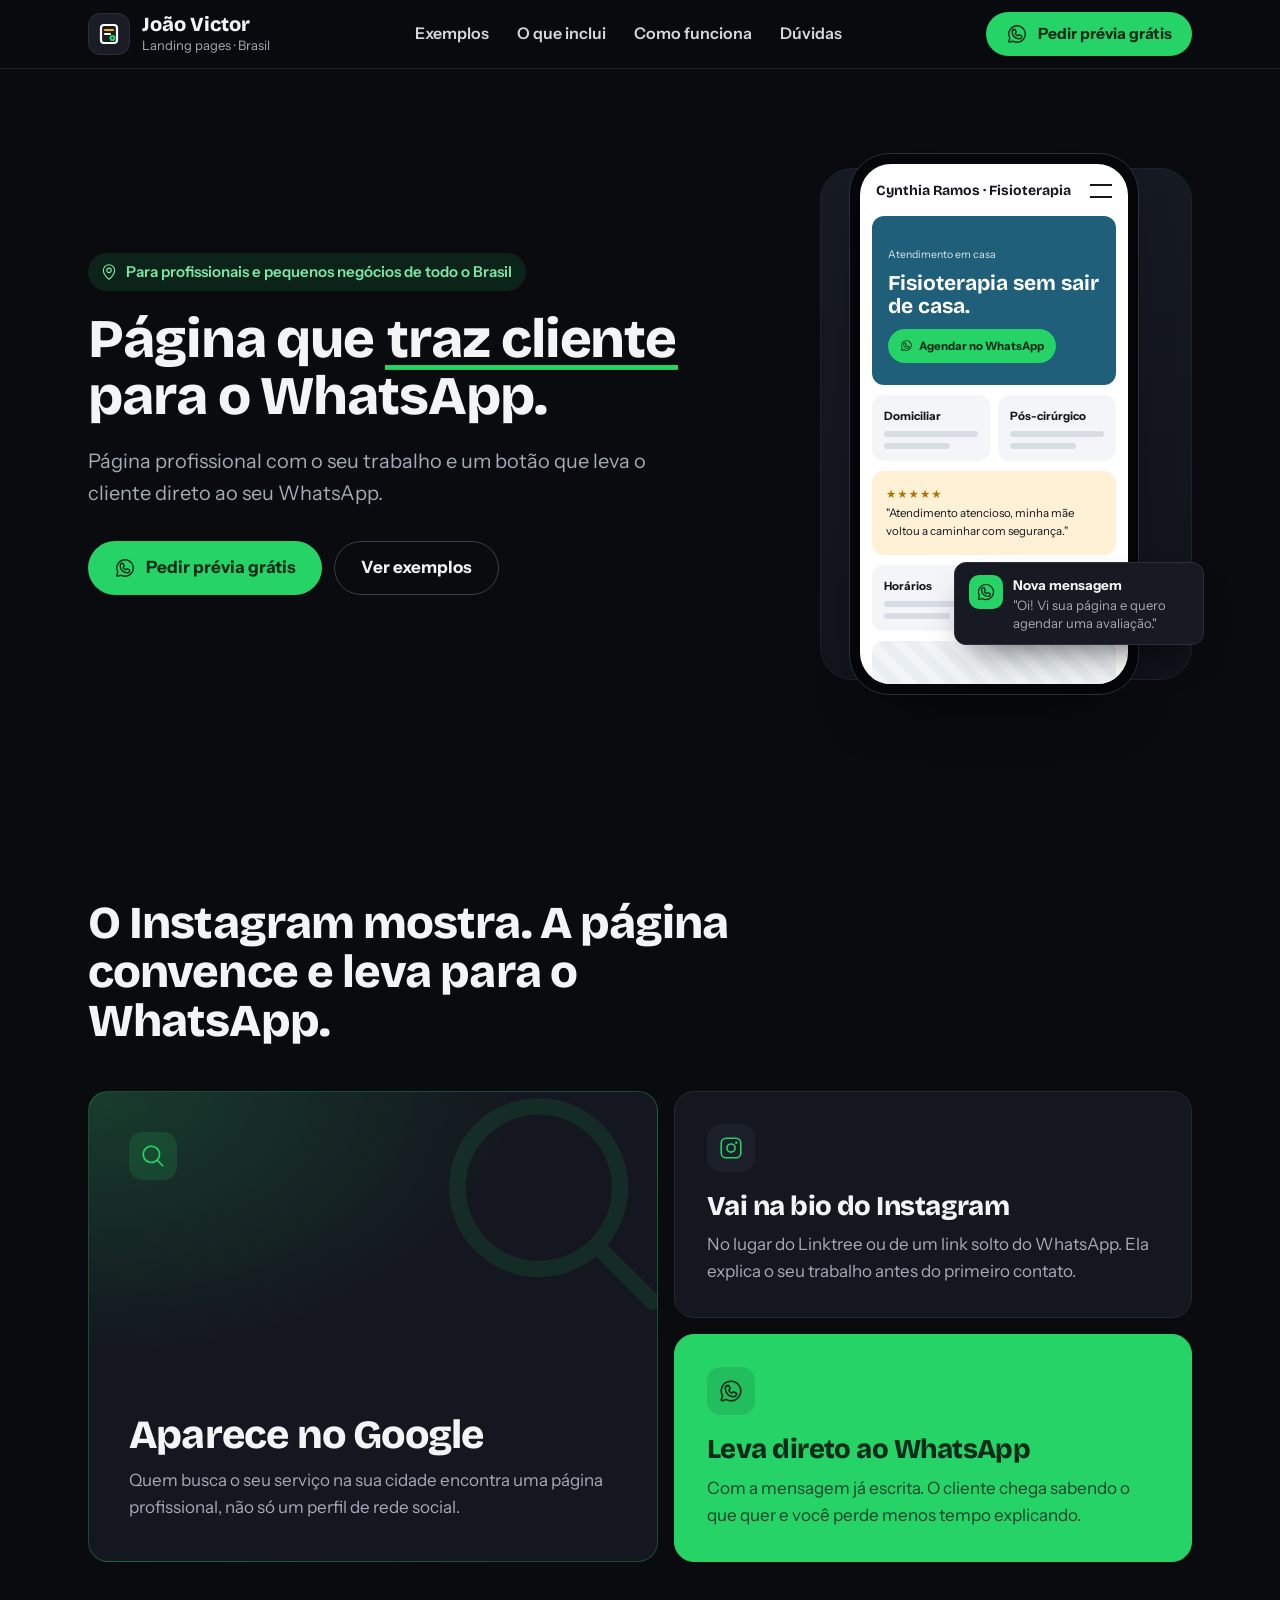
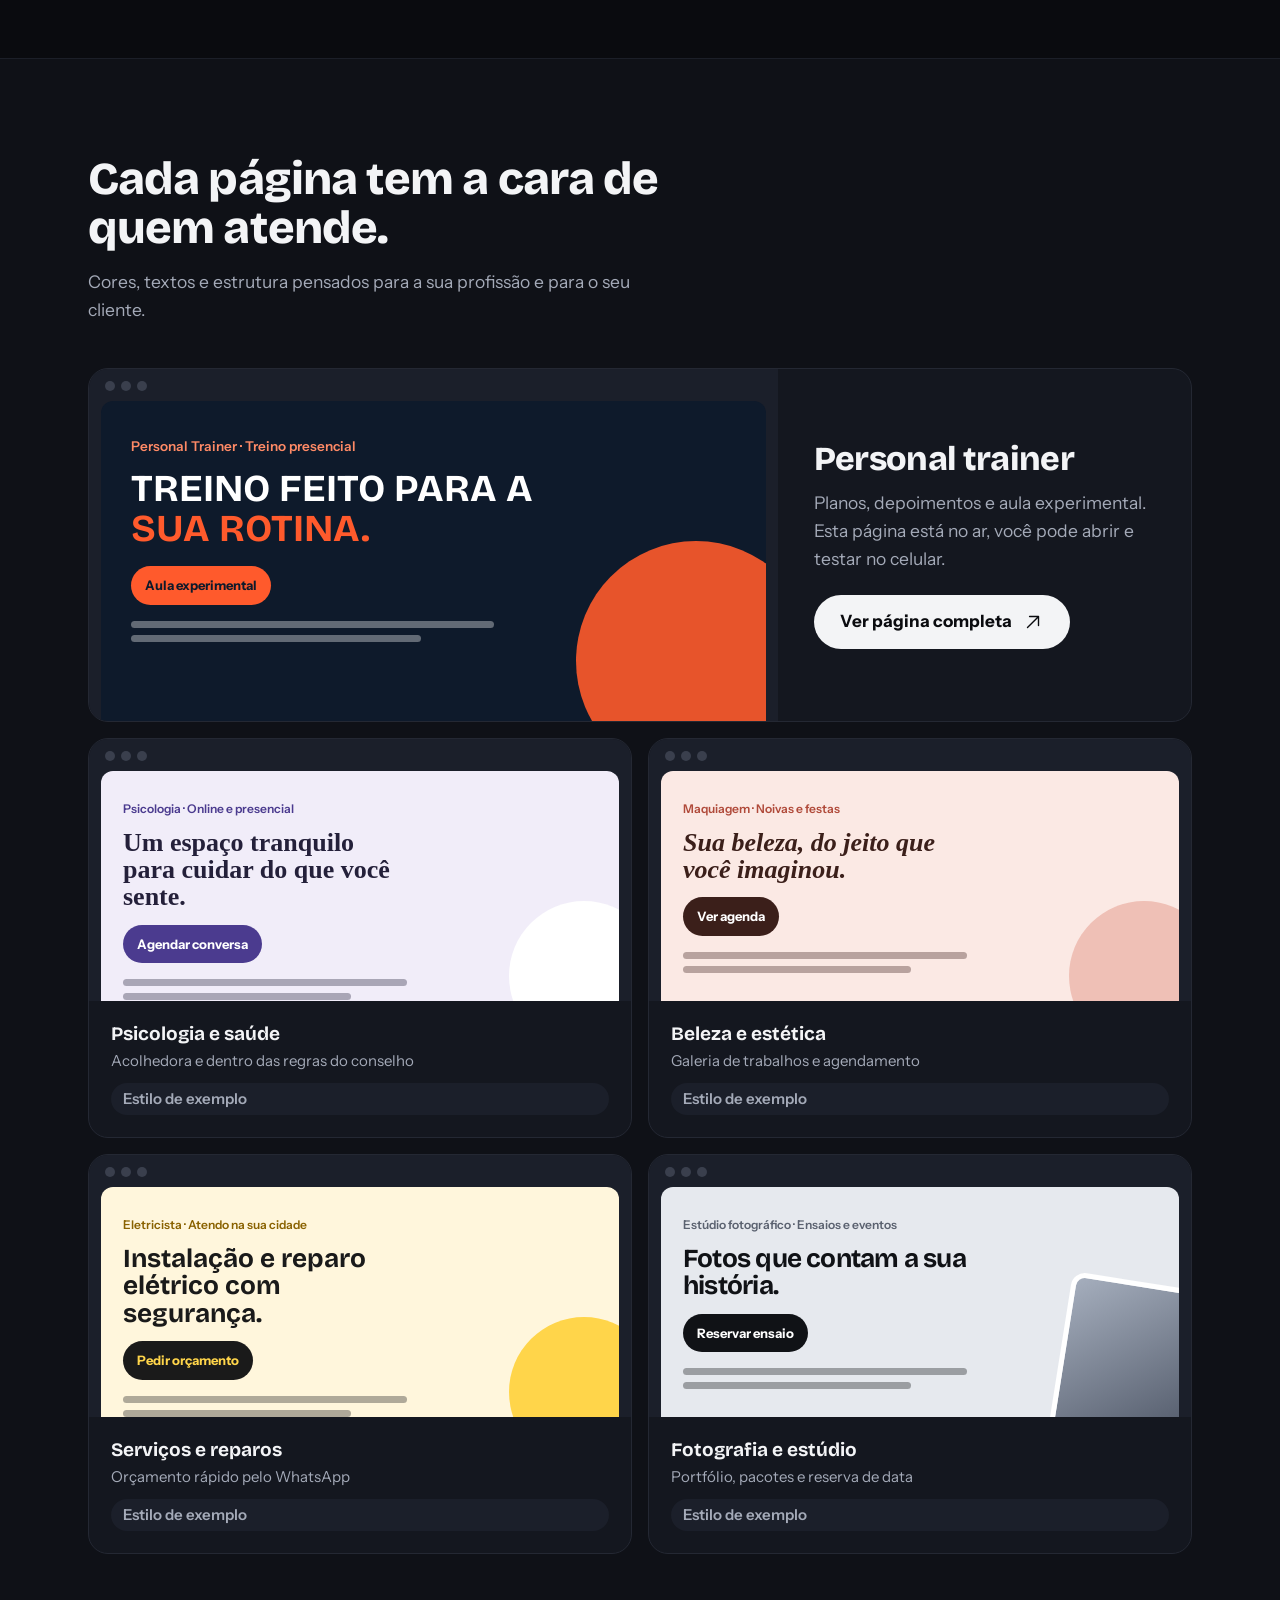
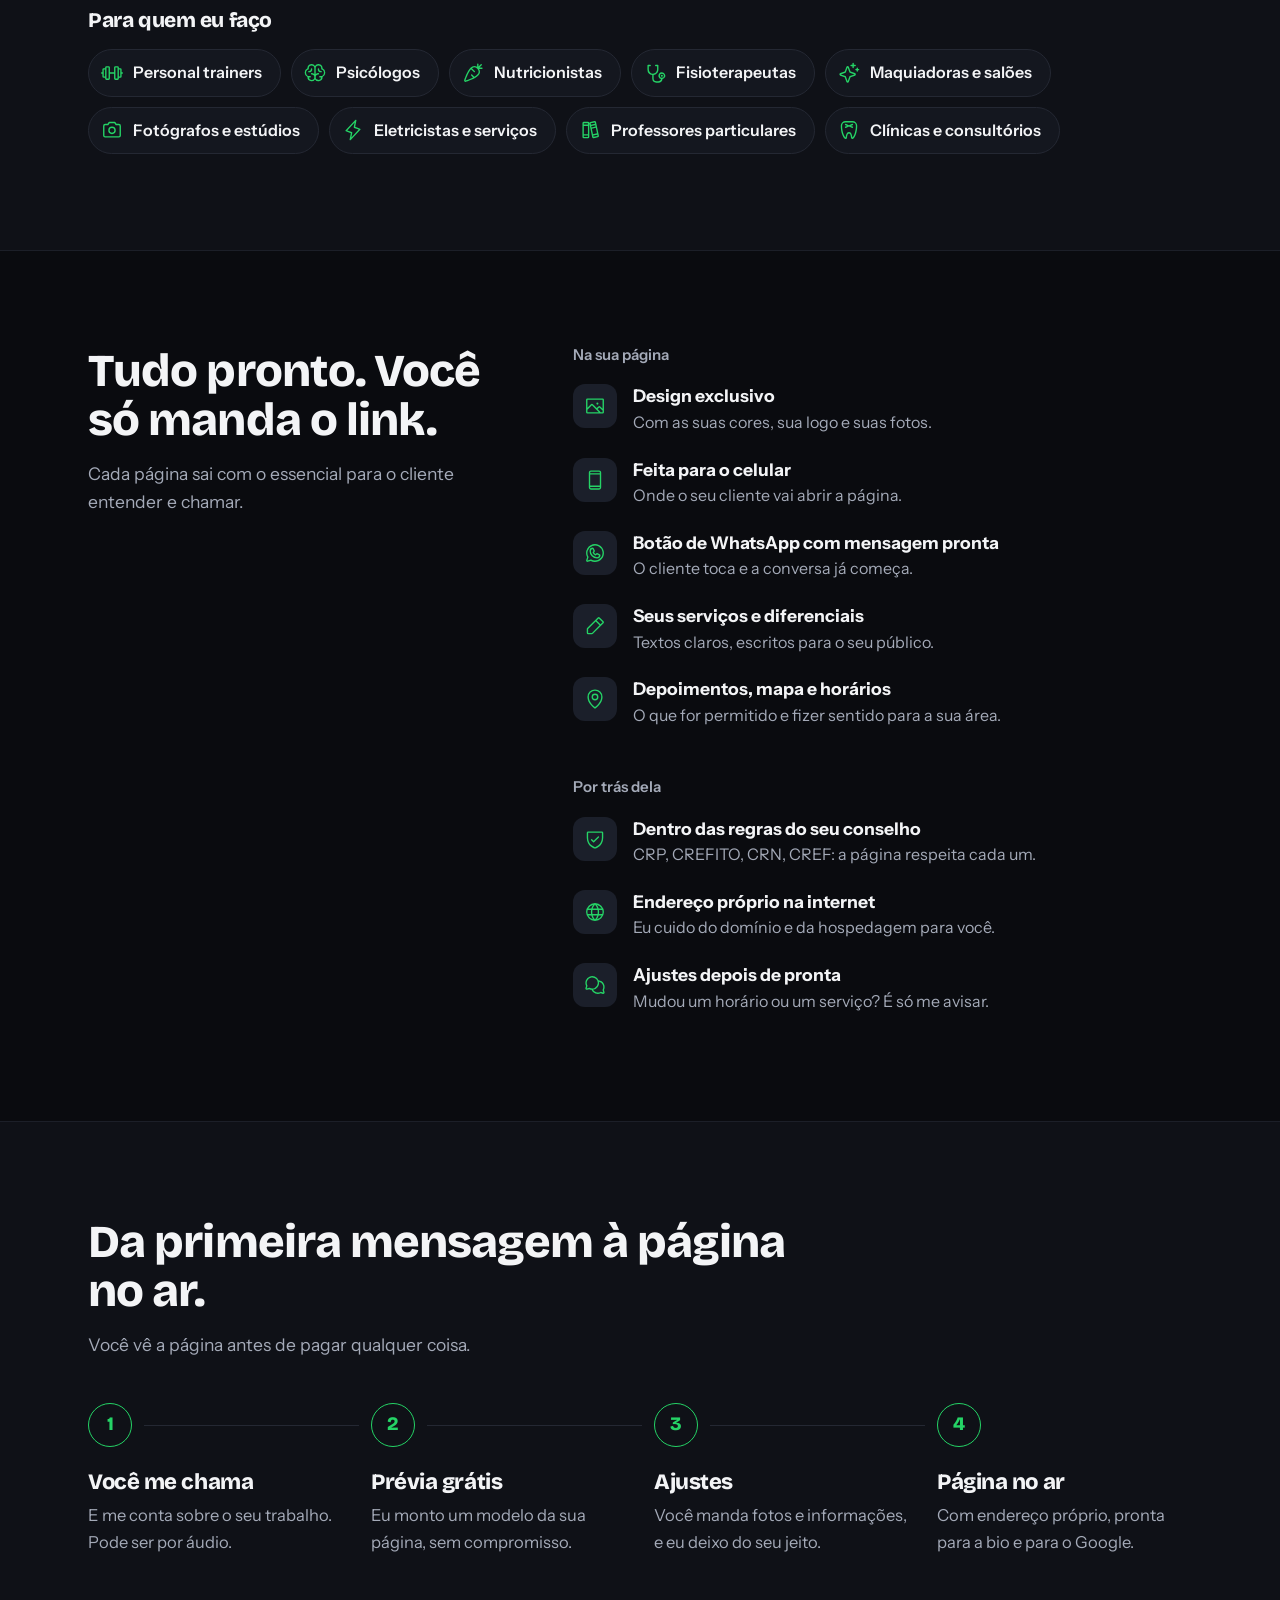
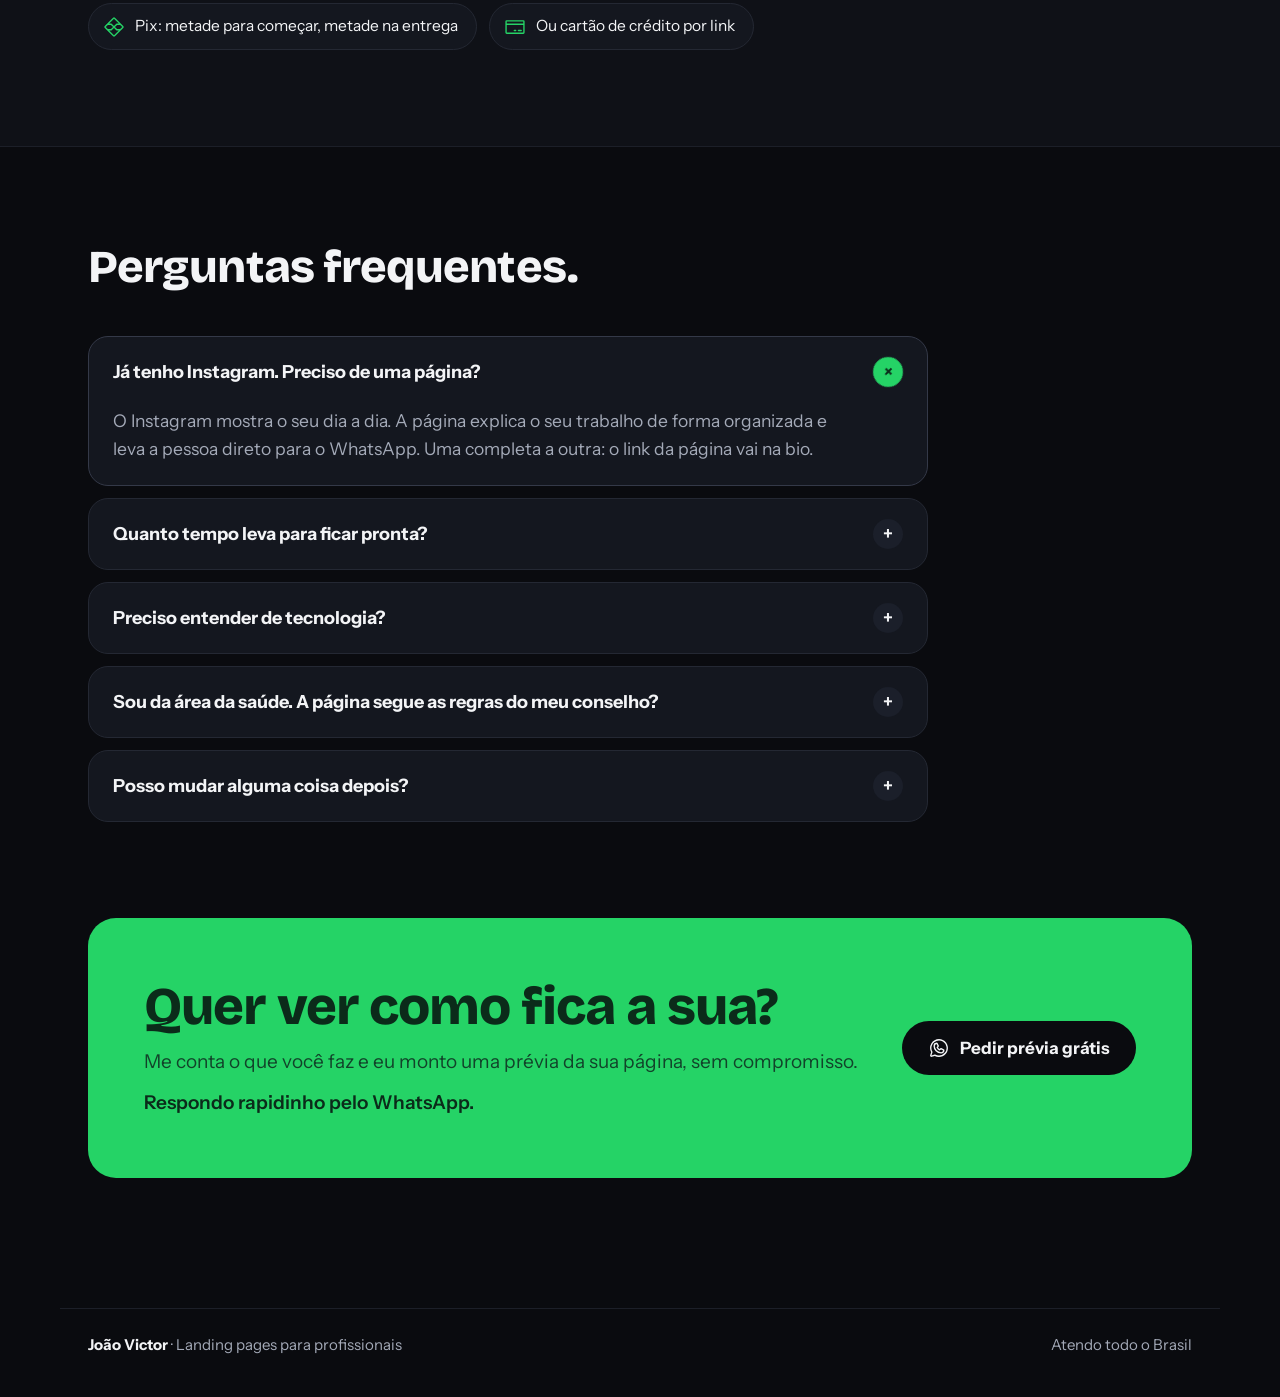
==== index.html @ 5ea38f04 "first commit" ====
<!doctype html>
<html lang="pt-BR">
<head>
<meta charset="utf-8">
<meta name="viewport" content="width=device-width, initial-scale=1, viewport-fit=cover">
<title>João Victor · Sites que trazem clientes pelo WhatsApp</title>
<meta name="description" content="Landing pages para profissionais e pequenos negócios de todo o Brasil: uma página só sua, que aparece no Google, vai na bio do Instagram e leva o cliente direto para o seu WhatsApp.">
<meta property="og:type" content="website">
<meta property="og:title" content="João Victor · Páginas que trazem clientes para o WhatsApp">
<meta property="og:description" content="Uma página só sua, que aparece no Google, vai na bio do Instagram e leva o cliente direto para o seu WhatsApp. Peça sua prévia grátis.">
<meta name="theme-color" content="#0A0B0F">
<meta name="color-scheme" content="dark">
<script>document.documentElement.classList.add('js')</script>
<style>
/* Fontes embutidas (latin): sem requisição externa, sem texto piscando */
@font-face{font-family:'Bricolage Grotesque';font-style:normal;font-weight:200 800;font-display:swap;src:url([data-uri]) format('woff2')}
@font-face{font-family:'Instrument Sans';font-style:normal;font-weight:400 700;font-display:swap;src:url([data-uri]) format('woff2')}

:root{
  /* tema escuro único, um acento (verde do WhatsApp) */
  --bg:#0A0B0F; --band:#0F1117; --surface:#14171F; --surface-2:#1B1F2A;
  --line:#242833; --text:#F3F4F6; --muted:#A4AAB8;
  --wa:#25D366; --wa-hover:#3BE07A; --wa-ink:#0B2B1A;
  --r:20px; --r-sm:12px; --pill:999px;
  --ease:cubic-bezier(.16,1,.3,1);
  --head:'Bricolage Grotesque','Segoe UI',system-ui,sans-serif;
  --body:'Instrument Sans','Segoe UI',system-ui,-apple-system,sans-serif;
  color-scheme:dark; box-sizing:border-box;
  padding-top:env(safe-area-inset-top,0px); padding-bottom:env(safe-area-inset-bottom,0px);
}
*,*::before,*::after{box-sizing:inherit}
html{background:var(--bg);scroll-behavior:smooth;scroll-padding-top:calc(84px + env(safe-area-inset-top,0px));-webkit-text-size-adjust:100%}
body{margin:0;background:var(--bg);color:var(--text);font-family:var(--body);font-size:17.5px;line-height:1.6;-webkit-font-smoothing:antialiased}
a{color:inherit}
a:focus-visible,summary:focus-visible{outline:3px solid var(--wa);outline-offset:3px;border-radius:var(--r-sm)}
h1,h2,h3{font-family:var(--head);margin:0;font-weight:800;letter-spacing:-.02em;line-height:1.08}
p{margin:0}
.wrap{max-width:1160px;margin:0 auto;padding:0 28px}
.ic{width:20px;height:20px;flex-shrink:0;fill:currentColor}

/* botões */
.btn{display:inline-flex;align-items:center;justify-content:center;gap:10px;min-height:54px;padding:0 26px;border-radius:var(--pill);font-family:var(--body);font-size:17px;font-weight:700;text-decoration:none;white-space:nowrap;border:0;cursor:pointer;transition:transform .2s var(--ease),background .2s,border-color .2s}
.btn:hover{transform:translateY(-1px)}
.btn:active{transform:translateY(1px) scale(.98)}
.btn .ic{width:22px;height:22px}
.btn-wa{background:var(--wa);color:var(--wa-ink)}
.btn-wa:hover{background:var(--wa-hover)}
.btn-line{background:transparent;color:var(--text);border:1.5px solid #3A3F4D}
.btn-line:hover{border-color:var(--text)}
.btn-light{background:#F3F4F6;color:#0A0B0F}
.btn-light:hover{background:#fff}
.btn-sm{min-height:44px;padding:0 20px;font-size:15.5px}

/* topo */
header{position:sticky;top:env(safe-area-inset-top,0px);z-index:30;background:rgba(10,11,15,.88);border-bottom:1px solid #1C1F28;-webkit-backdrop-filter:blur(10px);backdrop-filter:blur(10px)}
.head{display:flex;align-items:center;justify-content:space-between;gap:18px;padding-top:12px;padding-bottom:12px}
.brand{display:flex;align-items:center;gap:12px;text-decoration:none}
.logo{width:42px;height:42px;border-radius:var(--r-sm);background:#1A1D26;border:1px solid #2A2E3A;display:grid;place-items:center}
.brand b{display:block;white-space:nowrap;font-family:var(--head);font-weight:800;font-size:20px;line-height:1.1}
.brand span span{display:block;font-size:13px;color:var(--muted);white-space:nowrap}
nav.links{display:flex;gap:28px}
nav.links a{text-decoration:none;font-weight:600;font-size:16px;color:#D5D8DF;transition:color .2s}
nav.links a:hover{color:var(--wa)}

/* hero */
.hero{display:grid;grid-template-columns:minmax(0,1.25fr) minmax(0,.75fr);gap:48px;align-items:center;padding-top:64px;padding-bottom:88px}
.pill{display:inline-flex;align-items:center;gap:8px;background:rgba(37,211,102,.12);color:#7BE8A6;font-weight:600;font-size:15px;padding:7px 14px 7px 12px;border-radius:var(--pill)}
.pill .ic{width:18px;height:18px}
.hero h1{margin-top:20px;font-size:clamp(2.3rem,4.3vw,3.4rem);line-height:1.04}
.hero h1 mark{background:linear-gradient(var(--wa),var(--wa)) 0 96%/100% .09em no-repeat;color:inherit;padding:0 .04em;-webkit-box-decoration-break:clone;box-decoration-break:clone}
.hero .lead{margin-top:20px;font-size:20px;color:var(--muted);max-width:28em}
.actions{display:flex;flex-wrap:wrap;gap:12px;margin-top:32px}

/* celular do hero: a página rolando e a mensagem chegando */
.stage{position:relative;display:flex;justify-content:center;padding:20px 0}
.stage::before{content:"";position:absolute;inset:6% 0 6% 6%;background:linear-gradient(160deg,#171B24,#10131A);border:1px solid #1E222D;border-radius:32px}
.phone{position:relative;width:min(290px,80%);background:#05060A;border:1px solid #2A2E3A;border-radius:40px;padding:10px;box-shadow:0 34px 60px -34px rgba(0,0,0,.8);
  --m-ink:#14161F;--m-paper:#F3F5F8;--m-soft:#FFF1D6;--m-muted:#555B6E}
.scr{background:#fff;border-radius:31px;overflow:hidden;height:520px;position:relative;color:var(--m-ink)}
.scroller{animation:scrollpage 14s ease-in-out infinite}
@keyframes scrollpage{0%,12%{transform:translateY(0)}45%,60%{transform:translateY(-290px)}92%,100%{transform:translateY(0)}}
.m-top{display:flex;align-items:center;justify-content:space-between;padding:16px 16px 10px}
.m-top b{font-family:var(--head);font-size:14px}
.m-top i{width:22px;height:14px;border-top:2px solid var(--m-ink);border-bottom:2px solid var(--m-ink)}
.m-hero{margin:4px 12px 0;background:#1F5F7A;border-radius:var(--r-sm);padding:22px 16px;color:#fff}
.m-hero small{font-size:10.5px;opacity:.85}
.m-hero h4{font-family:var(--head);font-size:21px;line-height:1.1;margin:6px 0 10px}
.m-btn{display:inline-flex;align-items:center;gap:6px;background:var(--wa);color:var(--wa-ink);font-weight:700;font-size:11.5px;padding:8px 12px;border-radius:var(--pill)}
.m-btn .ic{width:13px;height:13px}
.m-row{display:grid;grid-template-columns:1fr 1fr;gap:8px;margin:10px 12px}
.m-card{background:var(--m-paper);border-radius:var(--r-sm);padding:12px}
.m-card b{display:block;font-size:11.5px}
.m-card span{display:block;height:6px;border-radius:3px;background:#D8DCE3;margin-top:6px}
.m-card span+span{width:70%}
.m-quote{margin:10px 12px;border-radius:var(--r-sm);background:var(--m-soft);padding:14px;font-size:11.5px;color:var(--m-ink)}
.m-quote b{display:block;color:#B07400;letter-spacing:1px}
.m-map{margin:10px 12px;height:110px;border-radius:var(--r-sm);background:repeating-linear-gradient(45deg,#E8EEF2 0 10px,#F1F5F8 10px 20px);display:grid;place-items:center;font-size:11px;color:var(--m-muted);font-weight:600}
.m-cta{margin:10px 12px 20px;background:var(--m-ink);color:#fff;border-radius:var(--r-sm);padding:16px;font-family:var(--head);font-size:15px}
.notif{position:absolute;right:-3%;bottom:12%;width:min(250px,72%);background:#171A22;border:1px solid #2A2E3A;border-radius:var(--r-sm);padding:12px 14px;box-shadow:0 18px 40px -20px rgba(0,0,0,.8);display:flex;gap:10px;align-items:flex-start;animation:notif 14s ease-in-out infinite}
@keyframes notif{0%,48%{opacity:0;transform:translateY(10px)}55%,90%{opacity:1;transform:none}100%{opacity:0}}
.notif .wa-ic{width:34px;height:34px;border-radius:10px;background:var(--wa);color:var(--wa-ink);display:grid;place-items:center;flex-shrink:0}
.notif .wa-ic .ic{width:20px;height:20px}
.notif b{display:block;font-size:13.5px}
.notif span span{display:block;font-size:13px;color:var(--muted);line-height:1.35}

/* seções */
.sec{padding-top:96px;padding-bottom:96px}
.band{background:var(--band);border-top:1px solid #1C1F28;border-bottom:1px solid #1C1F28}
.sec-head{max-width:40em;margin-bottom:44px}
.sec-head h2{font-size:clamp(1.95rem,3.8vw,2.85rem)}
.sec-head p{margin-top:14px;color:var(--muted);max-width:34em}

/* por que: bento de 3 */
.bento{display:grid;grid-template-columns:minmax(0,1.1fr) minmax(0,1fr);gap:16px}
.cell{position:relative;overflow:hidden;border-radius:var(--r);padding:32px;background:var(--surface);border:1px solid var(--line)}
.cell h3{font-size:clamp(1.4rem,2.4vw,1.7rem)}
.cell p{margin-top:10px;color:var(--muted);font-size:17px;max-width:30em}
.cell .chip-ic{width:48px;height:48px;border-radius:14px;background:var(--surface-2);display:grid;place-items:center;margin-bottom:20px;color:var(--wa)}
.cell .chip-ic .ic{width:26px;height:26px}
.cell-a{grid-row:span 2;min-height:400px;padding:40px;display:flex;flex-direction:column;justify-content:flex-end;background:radial-gradient(120% 90% at 0% 0%,rgba(37,211,102,.2),transparent 62%),var(--surface);border-color:rgba(37,211,102,.28)}
.cell-a h3{font-size:clamp(1.9rem,3.4vw,2.5rem)}
.cell-a .chip-ic{position:absolute;top:40px;left:40px;margin:0;background:rgba(37,211,102,.14)}
.cell-a .bg-ic{position:absolute;right:-28px;top:-18px;width:260px;height:260px;color:rgba(37,211,102,.1)}
.cell-c{background:var(--wa);border-color:var(--wa);color:var(--wa-ink)}
.cell-c p{color:#12432A}
.cell-c .chip-ic{background:rgba(11,43,26,.12);color:var(--wa-ink)}

/* exemplos */
.ex-feature{display:grid;grid-template-columns:minmax(0,1.25fr) minmax(0,.75fr);border:1px solid var(--line);border-radius:var(--r);overflow:hidden;background:var(--surface)}
.ex-feature .info{padding:40px 36px;display:flex;flex-direction:column;justify-content:center;gap:12px}
.ex-feature h3{font-size:clamp(1.6rem,2.8vw,2.1rem)}
.ex-feature .info p{color:var(--muted)}
.ex-feature .btn{align-self:flex-start;margin-top:10px}
.browser{background:var(--surface-2);padding:12px 12px 0}
.dots{display:flex;gap:6px;padding:0 4px 10px}
.dots i{width:10px;height:10px;border-radius:50%;background:#3A3F4D}
.page{border-radius:var(--r-sm) var(--r-sm) 0 0;overflow:hidden;height:230px;position:relative}
.page.tall{height:320px}
.pg-hero{padding:22px 22px 0;height:100%}
.pg-hero small{font-size:12px;font-weight:600}
.pg-hero h4{font-size:26px;line-height:1.05;margin:8px 0 14px;max-width:12em}
.tall .pg-hero{padding:30px 30px 0}
.tall .pg-hero h4{font-size:38px;margin:10px 0 18px}
.tall .pg-hero small{font-size:13.5px}
.pg-hero .pb{display:inline-flex;align-items:center;gap:6px;font-weight:700;font-size:13px;padding:9px 14px;border-radius:var(--pill)}
.pg-hero .lines{margin-top:16px;display:grid;gap:7px;max-width:60%}
.pg-hero .lines span{height:7px;border-radius:4px;opacity:.35;background:currentColor}
.pg-hero .lines span:nth-child(2){width:80%}
.pg-shape{position:absolute;right:-40px;bottom:-50px;width:150px;height:150px;border-radius:50%}
.pg-hero h4{max-width:11em}
.tall .pg-shape{width:240px;height:240px;right:-50px;bottom:-60px}
.ex-row{display:grid;grid-template-columns:repeat(2,minmax(0,1fr));gap:16px;margin-top:16px}
.ex{border:1px solid var(--line);border-radius:var(--r);overflow:hidden;background:var(--surface)}
.ex .ex-body{padding:18px 22px 22px}
.ex .ex-body b{display:block;font-family:var(--head);font-size:19px}
.ex .ex-body span{display:block;font-size:15px;color:var(--muted)}
.ex .tagline{display:inline-block;margin-top:10px;font-size:13.5px;color:var(--muted);font-weight:600;background:var(--surface-2);padding:4px 12px;border-radius:var(--pill)}
.for{margin-top:56px}
.for h3{font-size:1.3rem;margin-bottom:16px}
.chips{display:flex;flex-wrap:wrap;gap:10px}
.chip{display:inline-flex;align-items:center;gap:10px;padding:10px 18px 10px 12px;border:1px solid var(--line);border-radius:var(--pill);background:var(--surface);font-weight:600;font-size:16px}
.chip .ic{width:22px;height:22px;color:var(--wa)}

/* o que inclui */
.incl-wrap{display:grid;grid-template-columns:minmax(0,.8fr) minmax(0,1.2fr);gap:72px;align-items:start}
.incl-wrap .lead-col{position:sticky;top:112px}
.incl-wrap h2{font-size:clamp(1.95rem,3.8vw,2.85rem)}
.incl-wrap .lead-col p{margin-top:14px;color:var(--muted);max-width:22em}
.grp h3{font-family:var(--body);font-size:15px;font-weight:600;color:var(--muted);letter-spacing:0;margin-bottom:10px}
.grp+.grp{margin-top:40px}
.it{display:grid;grid-template-columns:44px minmax(0,1fr);gap:16px;padding:11px 0;align-items:start}
.it .ico{width:44px;height:44px;border-radius:var(--r-sm);background:var(--surface-2);display:grid;place-items:center;color:var(--wa)}
.it .ico .ic{width:22px;height:22px}
.it b{display:block;font-size:17.5px;line-height:1.35}
.it span span{display:block;color:var(--muted);font-size:16px;margin-top:2px}

/* como funciona: linha do tempo */
.steps{list-style:none;margin:0;padding:0;display:grid;grid-template-columns:repeat(4,minmax(0,1fr));gap:28px;counter-reset:s}
.steps li{position:relative;counter-increment:s;padding-top:68px}
.steps li::before{content:counter(s);position:absolute;top:0;left:0;width:44px;height:44px;border-radius:50%;border:1.5px solid var(--wa);background:var(--band);color:var(--wa);display:grid;place-items:center;font-family:var(--head);font-weight:800;font-size:19px;z-index:1}
.steps li::after{content:"";position:absolute;top:22px;left:56px;right:-16px;height:1px;background:var(--line)}
.steps li:last-child::after{display:none}
.steps h3{font-size:22px}
.steps p{margin-top:8px;color:var(--muted);font-size:16.5px}
.pay{margin-top:48px;display:flex;flex-wrap:wrap;gap:12px}
.pay span{display:inline-flex;align-items:center;gap:10px;background:var(--surface);border:1px solid var(--line);border-radius:var(--pill);padding:10px 18px 10px 14px;font-size:15.5px}
.pay .ic{color:var(--wa);width:22px;height:22px}

/* dúvidas */
.faq{display:grid;gap:12px;max-width:840px}
details{background:var(--surface);border:1px solid var(--line);border-radius:var(--r);padding:0 24px;transition:border-color .2s}
details:hover,details[open]{border-color:#343948}
summary{list-style:none;cursor:pointer;display:flex;align-items:center;justify-content:space-between;gap:16px;padding:20px 0;font-weight:700;font-size:18px}
summary::-webkit-details-marker{display:none}
summary .pm{width:30px;height:30px;border-radius:50%;background:var(--surface-2);display:grid;place-items:center;flex-shrink:0;transition:transform .25s var(--ease),background .2s;font-size:18px;line-height:1}
details[open] summary .pm{transform:rotate(45deg);background:var(--wa);color:var(--wa-ink)}
details p{padding:0 0 22px;color:var(--muted);max-width:42em}

/* chamada final */
.final{background:var(--wa);border-radius:28px;padding:60px 56px;display:grid;grid-template-columns:minmax(0,1.3fr) auto;gap:30px;align-items:center;color:var(--wa-ink)}
.final h2{font-size:clamp(2.1rem,4.4vw,3.3rem)}
.final p{margin-top:12px;font-size:19px;color:#12432A}
.final .reply{margin-top:10px;font-weight:600;color:var(--wa-ink)}
.final .btn-light{background:#0A0B0F;color:#F3F4F6}
.final .btn-light:hover{background:#171A22}

footer{padding-top:34px;padding-bottom:40px;color:var(--muted);font-size:15px}
.foot{display:flex;flex-wrap:wrap;justify-content:space-between;gap:12px;border-top:1px solid #1C1F28;padding-top:24px}
.foot b{color:var(--text)}

/* movimento: entrada do hero e revelação ao rolar (só com movimento permitido) */
@media (prefers-reduced-motion:no-preference){
  .rise{opacity:0;transform:translateY(18px);animation:rise .8s var(--ease) forwards;animation-delay:var(--d,0s)}
  @keyframes rise{to{opacity:1;transform:none}}
  html.js [data-reveal]{opacity:0;transform:translateY(18px);transition:opacity .7s var(--ease),transform .7s var(--ease);transition-delay:var(--d,0s)}
  html.js [data-reveal].in{opacity:1;transform:none}
  .cell,.ex,.ex-feature,.chip{transition:border-color .25s,transform .35s var(--ease)}
  .cell:hover,.ex:hover{transform:translateY(-3px)}
  .chip:hover{border-color:rgba(37,211,102,.5)}
}
@media (prefers-reduced-motion:reduce){
  html{scroll-behavior:auto}
  .scroller,.notif{animation:none}
  .notif{opacity:1}
  *{transition:none!important}
}

@media (max-width:980px){
  .steps{grid-template-columns:minmax(0,1fr);gap:0}
  .steps li{padding:0 0 36px 68px;min-height:44px}
  .steps li::after{top:52px;left:21.5px;right:auto;width:1px;height:calc(100% - 44px)}
  .incl-wrap{grid-template-columns:minmax(0,1fr);gap:36px}
  .incl-wrap .lead-col{position:static}
}
@media (max-width:900px){
  nav.links{display:none}
  .hero{grid-template-columns:minmax(0,1fr);gap:40px;padding-top:40px;padding-bottom:64px}
  .bento{grid-template-columns:minmax(0,1fr)}
  .cell-a{grid-row:auto;min-height:340px}
  .ex-feature{grid-template-columns:minmax(0,1fr)}
  .ex-feature .info{padding:28px 24px 30px}
  .ex-row{display:flex;overflow-x:auto;scroll-snap-type:x mandatory;gap:14px;margin-left:-28px;margin-right:-28px;padding:0 28px 6px;-webkit-overflow-scrolling:touch}
  .ex-row .ex{flex:0 0 82%;scroll-snap-align:center}
  .final{grid-template-columns:minmax(0,1fr);padding:40px 28px}
  .sec{padding-top:64px;padding-bottom:64px}
}
@media (max-width:560px){
  .wrap{padding-left:20px;padding-right:20px}
  .hide-sm{display:none}
  .brand span span{display:none}
  .head{gap:12px}
  .ex-row{margin-left:-20px;margin-right:-20px;padding:0 20px 6px}
  .cell,.cell-a{padding:26px}
  .cell-a .chip-ic{top:26px;left:26px}
  .page.tall{height:260px}
  .tall .pg-hero h4{font-size:30px}
  .actions .btn{flex:1 1 100%}
  .notif{right:0}
}
</style>
</head>
<body>

<header>
  <div class="wrap head">
    <a class="brand" href="#inicio" aria-label="João Victor, Landing pages, voltar ao início">
      <span class="logo" aria-hidden="true">
        <svg viewBox="0 0 24 24" width="24" height="24" fill="none" stroke-width="2.2" stroke-linecap="round" stroke-linejoin="round"><rect x="4" y="3" width="16" height="18" rx="3" stroke="#fff"/><path d="M8 8h8" stroke="#FFB020"/><path d="M8 12h5" stroke="#fff"/><circle cx="15.5" cy="16" r="2" stroke="#25D366"/></svg>
      </span>
      <span><b>João Victor</b><span>Landing pages · Brasil</span></span>
    </a>
    <nav class="links" aria-label="Seções">
      <a href="#exemplos">Exemplos</a>
      <a href="#o-que-vem">O que inclui</a>
      <a href="#como-funciona">Como funciona</a>
      <a href="#duvidas">Dúvidas</a>
    </nav>
    <a class="btn btn-wa btn-sm js-wa" href="https://wa.me/5575999686143?text=Oi%2C%20Jo%C3%A3o%20Victor%21%20Vi%20sua%20p%C3%A1gina%20e%20quero%20uma%20pr%C3%A9via%20da%20minha%20landing%20page." target="_blank" rel="noopener">
      <svg class="ic" viewBox="0 0 256 256" fill="currentColor" aria-hidden="true"><path d="M187.58,144.84l-32-16a8,8,0,0,0-8,.5l-14.69,9.8a40.55,40.55,0,0,1-16-16l9.8-14.69a8,8,0,0,0,.5-8l-16-32A8,8,0,0,0,104,64a40,40,0,0,0-40,40,88.1,88.1,0,0,0,88,88,40,40,0,0,0,40-40A8,8,0,0,0,187.58,144.84ZM152,176a72.08,72.08,0,0,1-72-72A24,24,0,0,1,99.29,80.46l11.48,23L101,118a8,8,0,0,0-.73,7.51,56.47,56.47,0,0,0,30.15,30.15A8,8,0,0,0,138,155l14.61-9.74,23,11.48A24,24,0,0,1,152,176ZM128,24A104,104,0,0,0,36.18,176.88L24.83,210.93a16,16,0,0,0,20.24,20.24l34.05-11.35A104,104,0,1,0,128,24Zm0,192a87.87,87.87,0,0,1-44.06-11.81,8,8,0,0,0-6.54-.67L40,216,52.47,178.6a8,8,0,0,0-.66-6.54A88,88,0,1,1,128,216Z"/></svg>
      <span>Pedir prévia<span class="hide-sm"> grátis</span></span>
    </a>
  </div>
</header>

<main id="inicio">
  <div class="wrap hero">
    <div>
      <span class="pill rise">
        <svg class="ic" viewBox="0 0 256 256" fill="currentColor" aria-hidden="true"><path d="M128,64a40,40,0,1,0,40,40A40,40,0,0,0,128,64Zm0,64a24,24,0,1,1,24-24A24,24,0,0,1,128,128Zm0-112a88.1,88.1,0,0,0-88,88c0,31.4,14.51,64.68,42,96.25a254.19,254.19,0,0,0,41.45,38.3,8,8,0,0,0,9.18,0A254.19,254.19,0,0,0,174,200.25c27.45-31.57,42-64.85,42-96.25A88.1,88.1,0,0,0,128,16Zm0,206c-16.53-13-72-60.75-72-118a72,72,0,0,1,144,0C200,161.23,144.53,209,128,222Z"/></svg>
        Para profissionais e pequenos negócios de todo o Brasil
      </span>
      <h1 class="rise" style="--d:.08s">Página que <mark>traz cliente</mark> para o WhatsApp.</h1>
      <p class="lead rise" style="--d:.16s">Página profissional com o seu trabalho e um botão que leva o cliente direto ao seu WhatsApp.</p>
      <div class="actions rise" style="--d:.24s">
        <a class="btn btn-wa js-wa" href="https://wa.me/5575999686143?text=Oi%2C%20Jo%C3%A3o%20Victor%21%20Vi%20sua%20p%C3%A1gina%20e%20quero%20uma%20pr%C3%A9via%20da%20minha%20landing%20page." target="_blank" rel="noopener">
          <svg class="ic" viewBox="0 0 256 256" fill="currentColor" aria-hidden="true"><path d="M187.58,144.84l-32-16a8,8,0,0,0-8,.5l-14.69,9.8a40.55,40.55,0,0,1-16-16l9.8-14.69a8,8,0,0,0,.5-8l-16-32A8,8,0,0,0,104,64a40,40,0,0,0-40,40,88.1,88.1,0,0,0,88,88,40,40,0,0,0,40-40A8,8,0,0,0,187.58,144.84ZM152,176a72.08,72.08,0,0,1-72-72A24,24,0,0,1,99.29,80.46l11.48,23L101,118a8,8,0,0,0-.73,7.51,56.47,56.47,0,0,0,30.15,30.15A8,8,0,0,0,138,155l14.61-9.74,23,11.48A24,24,0,0,1,152,176ZM128,24A104,104,0,0,0,36.18,176.88L24.83,210.93a16,16,0,0,0,20.24,20.24l34.05-11.35A104,104,0,1,0,128,24Zm0,192a87.87,87.87,0,0,1-44.06-11.81,8,8,0,0,0-6.54-.67L40,216,52.47,178.6a8,8,0,0,0-.66-6.54A88,88,0,1,1,128,216Z"/></svg>
          Pedir prévia grátis
        </a>
        <a class="btn btn-line" href="#exemplos">Ver exemplos</a>
      </div>
    </div>

    <div class="stage rise" style="--d:.2s" aria-hidden="true">
      <div class="phone">
        <div class="scr">
          <div class="scroller">
            <div class="m-top"><b>Cynthia Ramos · Fisioterapia</b><i></i></div>
            <div class="m-hero"><small>Atendimento em casa</small><h4>Fisioterapia sem sair de casa.</h4><span class="m-btn"><svg class="ic" viewBox="0 0 256 256" fill="currentColor" aria-hidden="true"><path d="M187.58,144.84l-32-16a8,8,0,0,0-8,.5l-14.69,9.8a40.55,40.55,0,0,1-16-16l9.8-14.69a8,8,0,0,0,.5-8l-16-32A8,8,0,0,0,104,64a40,40,0,0,0-40,40,88.1,88.1,0,0,0,88,88,40,40,0,0,0,40-40A8,8,0,0,0,187.58,144.84ZM152,176a72.08,72.08,0,0,1-72-72A24,24,0,0,1,99.29,80.46l11.48,23L101,118a8,8,0,0,0-.73,7.51,56.47,56.47,0,0,0,30.15,30.15A8,8,0,0,0,138,155l14.61-9.74,23,11.48A24,24,0,0,1,152,176ZM128,24A104,104,0,0,0,36.18,176.88L24.83,210.93a16,16,0,0,0,20.24,20.24l34.05-11.35A104,104,0,1,0,128,24Zm0,192a87.87,87.87,0,0,1-44.06-11.81,8,8,0,0,0-6.54-.67L40,216,52.47,178.6a8,8,0,0,0-.66-6.54A88,88,0,1,1,128,216Z"/></svg>Agendar no WhatsApp</span></div>
            <div class="m-row"><div class="m-card"><b>Domiciliar</b><span></span><span></span></div><div class="m-card"><b>Pós-cirúrgico</b><span></span><span></span></div></div>
            <div class="m-quote"><b>★★★★★</b>"Atendimento atencioso, minha mãe voltou a caminhar com segurança."</div>
            <div class="m-row"><div class="m-card"><b>Horários</b><span></span><span></span></div><div class="m-card"><b>Regiões</b><span></span><span></span></div></div>
            <div class="m-map">Mapa e endereço</div>
            <div class="m-cta">Chame no WhatsApp e agende sua avaliação →</div>
          </div>
        </div>
      </div>
      <div class="notif">
        <span class="wa-ic"><svg class="ic" viewBox="0 0 256 256" fill="currentColor" aria-hidden="true"><path d="M187.58,144.84l-32-16a8,8,0,0,0-8,.5l-14.69,9.8a40.55,40.55,0,0,1-16-16l9.8-14.69a8,8,0,0,0,.5-8l-16-32A8,8,0,0,0,104,64a40,40,0,0,0-40,40,88.1,88.1,0,0,0,88,88,40,40,0,0,0,40-40A8,8,0,0,0,187.58,144.84ZM152,176a72.08,72.08,0,0,1-72-72A24,24,0,0,1,99.29,80.46l11.48,23L101,118a8,8,0,0,0-.73,7.51,56.47,56.47,0,0,0,30.15,30.15A8,8,0,0,0,138,155l14.61-9.74,23,11.48A24,24,0,0,1,152,176ZM128,24A104,104,0,0,0,36.18,176.88L24.83,210.93a16,16,0,0,0,20.24,20.24l34.05-11.35A104,104,0,1,0,128,24Zm0,192a87.87,87.87,0,0,1-44.06-11.81,8,8,0,0,0-6.54-.67L40,216,52.47,178.6a8,8,0,0,0-.66-6.54A88,88,0,1,1,128,216Z"/></svg></span>
        <span><b>Nova mensagem</b><span>"Oi! Vi sua página e quero agendar uma avaliação."</span></span>
      </div>
    </div>
  </div>

  <section>
    <div class="wrap sec">
      <div class="sec-head" data-reveal>
        <h2>O Instagram mostra. A página convence e leva para o WhatsApp.</h2>
      </div>
      <div class="bento">
        <article class="cell cell-a" data-reveal>
          <svg class="ic bg-ic" viewBox="0 0 256 256" fill="currentColor" aria-hidden="true"><path d="M229.66,218.34l-50.07-50.06a88.11,88.11,0,1,0-11.31,11.31l50.06,50.07a8,8,0,0,0,11.32-11.32ZM40,112a72,72,0,1,1,72,72A72.08,72.08,0,0,1,40,112Z"/></svg>
          <div class="chip-ic"><svg class="ic" viewBox="0 0 256 256" fill="currentColor" aria-hidden="true"><path d="M229.66,218.34l-50.07-50.06a88.11,88.11,0,1,0-11.31,11.31l50.06,50.07a8,8,0,0,0,11.32-11.32ZM40,112a72,72,0,1,1,72,72A72.08,72.08,0,0,1,40,112Z"/></svg></div>
          <h3>Aparece no Google</h3>
          <p>Quem busca o seu serviço na sua cidade encontra uma página profissional, não só um perfil de rede social.</p>
        </article>
        <article class="cell cell-b" data-reveal style="--d:.08s">
          <div class="chip-ic"><svg class="ic" viewBox="0 0 256 256" fill="currentColor" aria-hidden="true"><path d="M128,80a48,48,0,1,0,48,48A48.05,48.05,0,0,0,128,80Zm0,80a32,32,0,1,1,32-32A32,32,0,0,1,128,160ZM176,24H80A56.06,56.06,0,0,0,24,80v96a56.06,56.06,0,0,0,56,56h96a56.06,56.06,0,0,0,56-56V80A56.06,56.06,0,0,0,176,24Zm40,152a40,40,0,0,1-40,40H80a40,40,0,0,1-40-40V80A40,40,0,0,1,80,40h96a40,40,0,0,1,40,40ZM192,76a12,12,0,1,1-12-12A12,12,0,0,1,192,76Z"/></svg></div>
          <h3>Vai na bio do Instagram</h3>
          <p>No lugar do Linktree ou de um link solto do WhatsApp. Ela explica o seu trabalho antes do primeiro contato.</p>
        </article>
        <article class="cell cell-c" data-reveal style="--d:.16s">
          <div class="chip-ic"><svg class="ic" viewBox="0 0 256 256" fill="currentColor" aria-hidden="true"><path d="M187.58,144.84l-32-16a8,8,0,0,0-8,.5l-14.69,9.8a40.55,40.55,0,0,1-16-16l9.8-14.69a8,8,0,0,0,.5-8l-16-32A8,8,0,0,0,104,64a40,40,0,0,0-40,40,88.1,88.1,0,0,0,88,88,40,40,0,0,0,40-40A8,8,0,0,0,187.58,144.84ZM152,176a72.08,72.08,0,0,1-72-72A24,24,0,0,1,99.29,80.46l11.48,23L101,118a8,8,0,0,0-.73,7.51,56.47,56.47,0,0,0,30.15,30.15A8,8,0,0,0,138,155l14.61-9.74,23,11.48A24,24,0,0,1,152,176ZM128,24A104,104,0,0,0,36.18,176.88L24.83,210.93a16,16,0,0,0,20.24,20.24l34.05-11.35A104,104,0,1,0,128,24Zm0,192a87.87,87.87,0,0,1-44.06-11.81,8,8,0,0,0-6.54-.67L40,216,52.47,178.6a8,8,0,0,0-.66-6.54A88,88,0,1,1,128,216Z"/></svg></div>
          <h3>Leva direto ao WhatsApp</h3>
          <p>Com a mensagem já escrita. O cliente chega sabendo o que quer e você perde menos tempo explicando.</p>
        </article>
      </div>
    </div>
  </section>

  <section class="band" id="exemplos">
    <div class="wrap sec">
      <div class="sec-head" data-reveal>
        <h2>Cada página tem a cara de quem atende.</h2>
        <p>Cores, textos e estrutura pensados para a sua profissão e para o seu cliente.</p>
      </div>

      <article class="ex-feature" data-reveal>
        <div class="browser"><div class="dots"><i></i><i></i><i></i></div>
          <div class="page tall" style="background:#0E1A2B;color:#fff">
            <div class="pg-hero"><small style="color:#FF8A66">Personal Trainer · Treino presencial</small><h4 style="font-family:'Arial Narrow',var(--head);text-transform:uppercase">Treino feito para a <span style="color:#FF5A2C">sua rotina.</span></h4><span class="pb" style="background:#FF5A2C;color:#0E1A2B">Aula experimental</span><div class="lines"><span></span><span></span></div></div>
            <span class="pg-shape" style="background:#FF5A2C;opacity:.9"></span>
          </div>
        </div>
        <div class="info">
          <h3>Personal trainer</h3>
          <p>Planos, depoimentos e aula experimental. Esta página está no ar, você pode abrir e testar no celular.</p>
          <a class="btn btn-light" href="https://lucaslevita.pages.dev/" target="_blank" rel="noopener">Ver página completa <svg class="ic" viewBox="0 0 256 256" fill="currentColor" aria-hidden="true"><path d="M200,64V168a8,8,0,0,1-16,0V83.31L69.66,197.66a8,8,0,0,1-11.32-11.32L172.69,72H88a8,8,0,0,1,0-16H192A8,8,0,0,1,200,64Z"/></svg></a>
        </div>
      </article>

      <div class="ex-row">
        <article class="ex" data-reveal>
          <div class="browser"><div class="dots"><i></i><i></i><i></i></div>
            <div class="page" style="background:#F1EDF9;color:#24203A">
              <div class="pg-hero"><small style="color:#4B3B8F">Psicologia · Online e presencial</small><h4 style="font-family:Georgia,serif">Um espaço tranquilo para cuidar do que você sente.</h4><span class="pb" style="background:#4B3B8F;color:#fff">Agendar conversa</span><div class="lines"><span></span><span></span></div></div>
              <span class="pg-shape" style="background:#FFFFFF"></span>
            </div>
          </div>
          <div class="ex-body"><b>Psicologia e saúde</b><span>Acolhedora e dentro das regras do conselho</span><span class="tagline">Estilo de exemplo</span></div>
        </article>
        <article class="ex" data-reveal style="--d:.08s">
          <div class="browser"><div class="dots"><i></i><i></i><i></i></div>
            <div class="page" style="background:#FBE9E4;color:#3B1F1A">
              <div class="pg-hero"><small style="color:#B04A3A">Maquiagem · Noivas e festas</small><h4 style="font-family:Georgia,serif;font-style:italic">Sua beleza, do jeito que você imaginou.</h4><span class="pb" style="background:#3B1F1A;color:#fff">Ver agenda</span><div class="lines"><span></span><span></span></div></div>
              <span class="pg-shape" style="background:#E8A598;opacity:.6"></span>
            </div>
          </div>
          <div class="ex-body"><b>Beleza e estética</b><span>Galeria de trabalhos e agendamento</span><span class="tagline">Estilo de exemplo</span></div>
        </article>
        <article class="ex" data-reveal style="--d:.16s">
          <div class="browser"><div class="dots"><i></i><i></i><i></i></div>
            <div class="page" style="background:#FFF6DC;color:#1A1A1A">
              <div class="pg-hero"><small style="color:#8A6200">Eletricista · Atendo na sua cidade</small><h4 style="font-family:var(--head)">Instalação e reparo elétrico com segurança.</h4><span class="pb" style="background:#1A1A1A;color:#FFD54A">Pedir orçamento</span><div class="lines"><span></span><span></span></div></div>
              <span class="pg-shape" style="background:#FFD54A"></span>
            </div>
          </div>
          <div class="ex-body"><b>Serviços e reparos</b><span>Orçamento rápido pelo WhatsApp</span><span class="tagline">Estilo de exemplo</span></div>
        </article>
        <article class="ex" data-reveal style="--d:.24s">
          <div class="browser"><div class="dots"><i></i><i></i><i></i></div>
            <div class="page" style="background:#E6E9EE;color:#101216">
              <div class="pg-hero"><small style="color:#5B6270">Estúdio fotográfico · Ensaios e eventos</small><h4 style="font-family:var(--head);letter-spacing:-.03em">Fotos que contam a sua história.</h4><span class="pb" style="background:#101216;color:#fff">Reservar ensaio</span><div class="lines"><span></span><span></span></div></div>
              <span class="pg-shape" style="background:linear-gradient(145deg,#A5AEBD,#4B5363);border-radius:14px;transform:rotate(9deg);right:-20px;bottom:-34px;width:140px;height:170px;border:5px solid #fff"></span>
            </div>
          </div>
          <div class="ex-body"><b>Fotografia e estúdio</b><span>Portfólio, pacotes e reserva de data</span><span class="tagline">Estilo de exemplo</span></div>
        </article>
      </div>

      <div class="for" data-reveal>
        <h3>Para quem eu faço</h3>
        <div class="chips">
          <span class="chip"><svg class="ic" viewBox="0 0 256 256" fill="currentColor" aria-hidden="true"><path d="M248,120h-8V88a16,16,0,0,0-16-16H208V64a16,16,0,0,0-16-16H168a16,16,0,0,0-16,16v56H104V64A16,16,0,0,0,88,48H64A16,16,0,0,0,48,64v8H32A16,16,0,0,0,16,88v32H8a8,8,0,0,0,0,16h8v32a16,16,0,0,0,16,16H48v8a16,16,0,0,0,16,16H88a16,16,0,0,0,16-16V136h48v56a16,16,0,0,0,16,16h24a16,16,0,0,0,16-16v-8h16a16,16,0,0,0,16-16V136h8a8,8,0,0,0,0-16ZM32,168V88H48v80Zm56,24H64V64H88V192Zm104,0H168V64h24V175.82c0,.06,0,.12,0,.18s0,.12,0,.18V192Zm32-24H208V88h16Z"/></svg>Personal trainers</span>
          <span class="chip"><svg class="ic" viewBox="0 0 256 256" fill="currentColor" aria-hidden="true"><path d="M248,124a56.11,56.11,0,0,0-32-50.61V72a48,48,0,0,0-88-26.49A48,48,0,0,0,40,72v1.39a56,56,0,0,0,0,101.2V176a48,48,0,0,0,88,26.49A48,48,0,0,0,216,176v-1.41A56.09,56.09,0,0,0,248,124ZM88,208a32,32,0,0,1-31.81-28.56A55.87,55.87,0,0,0,64,180h8a8,8,0,0,0,0-16H64A40,40,0,0,1,50.67,86.27,8,8,0,0,0,56,78.73V72a32,32,0,0,1,64,0v68.26A47.8,47.8,0,0,0,88,128a8,8,0,0,0,0,16,32,32,0,0,1,0,64Zm104-44h-8a8,8,0,0,0,0,16h8a55.87,55.87,0,0,0,7.81-.56A32,32,0,1,1,168,144a8,8,0,0,0,0-16,47.8,47.8,0,0,0-32,12.26V72a32,32,0,0,1,64,0v6.73a8,8,0,0,0,5.33,7.54A40,40,0,0,1,192,164Zm16-52a8,8,0,0,1-8,8h-4a36,36,0,0,1-36-36V80a8,8,0,0,1,16,0v4a20,20,0,0,0,20,20h4A8,8,0,0,1,208,112ZM60,120H56a8,8,0,0,1,0-16h4A20,20,0,0,0,80,84V80a8,8,0,0,1,16,0v4A36,36,0,0,1,60,120Z"/></svg>Psicólogos</span>
          <span class="chip"><svg class="ic" viewBox="0 0 256 256" fill="currentColor" aria-hidden="true"><path d="M232,64H203.31l26.35-26.34a8,8,0,0,0-11.32-11.32L192,52.69V24a8,8,0,0,0-16,0V56.57a64,64,0,0,0-77.2,10.12l0,0,0,0,0,0c-40.1,39.39-70.25,133.08-73.19,142.45a16,16,0,0,0,21.26,21.26c9.37-2.94,103.18-33.13,142.47-73.21A64,64,0,0,0,199.43,80H232a8,8,0,0,0,0-16Zm-54.12,82c-8.94,9.12-21.25,17.8-34.85,25.73l-25.38-25.39a8,8,0,0,0-11.32,11.32l22.09,22.09c-40.87,21.19-86.32,35.42-87,35.63A7.93,7.93,0,0,0,40,216a7.93,7.93,0,0,0,.59-1.41c.29-.93,28-89.58,64-130.67l33.77,33.77a8,8,0,0,0,11.32-11.32L116.18,72.88A48,48,0,0,1,177.88,146Z"/></svg>Nutricionistas</span>
          <span class="chip"><svg class="ic" viewBox="0 0 256 256" fill="currentColor" aria-hidden="true"><path d="M220,160a12,12,0,1,1-12-12A12,12,0,0,1,220,160Zm-4.55,39.29A48.08,48.08,0,0,1,168,240H144a48.05,48.05,0,0,1-48-48V151.49A64,64,0,0,1,40,88V40a8,8,0,0,1,8-8H72a8,8,0,0,1,0,16H56V88a48,48,0,0,0,48.64,48c26.11-.34,47.36-22.25,47.36-48.83V48H136a8,8,0,0,1,0-16h24a8,8,0,0,1,8,8V87.17c0,32.84-24.53,60.29-56,64.31V192a32,32,0,0,0,32,32h24a32.06,32.06,0,0,0,31.22-25,40,40,0,1,1,16.23.27ZM232,160a24,24,0,1,0-24,24A24,24,0,0,0,232,160Z"/></svg>Fisioterapeutas</span>
          <span class="chip"><svg class="ic" viewBox="0 0 256 256" fill="currentColor" aria-hidden="true"><path d="M197.58,129.06,146,110l-19-51.62a15.92,15.92,0,0,0-29.88,0L78,110l-51.62,19a15.92,15.92,0,0,0,0,29.88L78,178l19,51.62a15.92,15.92,0,0,0,29.88,0L146,178l51.62-19a15.92,15.92,0,0,0,0-29.88ZM137,164.22a8,8,0,0,0-4.74,4.74L112,223.85,91.78,169A8,8,0,0,0,87,164.22L32.15,144,87,123.78A8,8,0,0,0,91.78,119L112,64.15,132.22,119a8,8,0,0,0,4.74,4.74L191.85,144ZM144,40a8,8,0,0,1,8-8h16V16a8,8,0,0,1,16,0V32h16a8,8,0,0,1,0,16H184V64a8,8,0,0,1-16,0V48H152A8,8,0,0,1,144,40ZM248,88a8,8,0,0,1-8,8h-8v8a8,8,0,0,1-16,0V96h-8a8,8,0,0,1,0-16h8V72a8,8,0,0,1,16,0v8h8A8,8,0,0,1,248,88Z"/></svg>Maquiadoras e salões</span>
          <span class="chip"><svg class="ic" viewBox="0 0 256 256" fill="currentColor" aria-hidden="true"><path d="M208,56H180.28L166.65,35.56A8,8,0,0,0,160,32H96a8,8,0,0,0-6.65,3.56L75.71,56H48A24,24,0,0,0,24,80V192a24,24,0,0,0,24,24H208a24,24,0,0,0,24-24V80A24,24,0,0,0,208,56Zm8,136a8,8,0,0,1-8,8H48a8,8,0,0,1-8-8V80a8,8,0,0,1,8-8H80a8,8,0,0,0,6.66-3.56L100.28,48h55.43l13.63,20.44A8,8,0,0,0,176,72h32a8,8,0,0,1,8,8ZM128,88a44,44,0,1,0,44,44A44.05,44.05,0,0,0,128,88Zm0,72a28,28,0,1,1,28-28A28,28,0,0,1,128,160Z"/></svg>Fotógrafos e estúdios</span>
          <span class="chip"><svg class="ic" viewBox="0 0 256 256" fill="currentColor" aria-hidden="true"><path d="M215.79,118.17a8,8,0,0,0-5-5.66L153.18,90.9l14.66-73.33a8,8,0,0,0-13.69-7l-112,120a8,8,0,0,0,3,13l57.63,21.61L88.16,238.43a8,8,0,0,0,13.69,7l112-120A8,8,0,0,0,215.79,118.17ZM109.37,214l10.47-52.38a8,8,0,0,0-5-9.06L62,132.71l84.62-90.66L136.16,94.43a8,8,0,0,0,5,9.06l52.8,19.8Z"/></svg>Eletricistas e serviços</span>
          <span class="chip"><svg class="ic" viewBox="0 0 256 256" fill="currentColor" aria-hidden="true"><path d="M231.65,194.55,198.46,36.75a16,16,0,0,0-19-12.39L132.65,34.42a16.08,16.08,0,0,0-12.3,19l33.19,157.8A16,16,0,0,0,169.16,224a16.25,16.25,0,0,0,3.38-.36l46.81-10.06A16.09,16.09,0,0,0,231.65,194.55ZM136,50.15c0-.06,0-.09,0-.09l46.8-10,3.33,15.87L139.33,66Zm6.62,31.47,46.82-10.05,3.34,15.9L146,97.53Zm6.64,31.57,46.82-10.06,13.3,63.24-46.82,10.06ZM216,197.94l-46.8,10-3.33-15.87L212.67,182,216,197.85C216,197.91,216,197.94,216,197.94ZM104,32H56A16,16,0,0,0,40,48V208a16,16,0,0,0,16,16h48a16,16,0,0,0,16-16V48A16,16,0,0,0,104,32ZM56,48h48V64H56Zm0,32h48v96H56Zm48,128H56V192h48v16Z"/></svg>Professores particulares</span>
          <span class="chip"><svg class="ic" viewBox="0 0 256 256" fill="currentColor" aria-hidden="true"><path d="M171,71.42,149.54,80,171,88.57A8,8,0,1,1,165,103.42L128,88.61,91,103.42A8,8,0,1,1,85,88.57L106.46,80,85,71.42A8,8,0,1,1,91,56.57l37,14.81,37-14.81A8,8,0,1,1,171,71.42Zm53,8.33c0,42.72-8,75.4-14.69,95.28-8.73,25.8-20.63,45.49-32.65,54a15.69,15.69,0,0,1-15.95,1.41,16.09,16.09,0,0,1-9.18-13.36C150.68,205.58,146.48,168,128,168s-22.68,37.59-23.53,49.11a16.09,16.09,0,0,1-16,14.9,15.67,15.67,0,0,1-9.13-2.95c-12-8.53-23.92-28.22-32.65-54C40,155.15,32,122.47,32,79.75A56,56,0,0,1,88,24h80A56,56,0,0,1,224,79.75Zm-16,0A40,40,0,0,0,168,40H88A40,40,0,0,0,48,79.76c0,40.55,7.51,71.4,13.85,90.14,11.05,32.66,23,43.37,26.61,46C91.57,174.67,105.59,152,128,152s36.45,22.71,39.49,63.94h0c3.6-2.59,15.57-13.26,26.66-46C200.49,151.16,208,120.31,208,79.76Z"/></svg>Clínicas e consultórios</span>
        </div>
      </div>
    </div>
  </section>

  <section id="o-que-vem">
    <div class="wrap sec">
      <div class="incl-wrap">
        <div class="lead-col" data-reveal>
          <h2>Tudo pronto. Você só manda o link.</h2>
          <p>Cada página sai com o essencial para o cliente entender e chamar.</p>
        </div>
        <div>
          <div class="grp" data-reveal>
            <h3>Na sua página</h3>
            <div class="it"><span class="ico"><svg class="ic" viewBox="0 0 256 256" fill="currentColor" aria-hidden="true"><path d="M216,40H40A16,16,0,0,0,24,56V200a16,16,0,0,0,16,16H216a16,16,0,0,0,16-16V56A16,16,0,0,0,216,40Zm0,16V158.75l-26.07-26.06a16,16,0,0,0-22.63,0l-20,20-44-44a16,16,0,0,0-22.62,0L40,149.37V56ZM40,172l52-52,80,80H40Zm176,28H194.63l-36-36,20-20L216,181.38V200ZM144,100a12,12,0,1,1,12,12A12,12,0,0,1,144,100Z"/></svg></span><span><b>Design exclusivo</b><span>Com as suas cores, sua logo e suas fotos.</span></span></div>
            <div class="it"><span class="ico"><svg class="ic" viewBox="0 0 256 256" fill="currentColor" aria-hidden="true"><path d="M176,16H80A24,24,0,0,0,56,40V216a24,24,0,0,0,24,24h96a24,24,0,0,0,24-24V40A24,24,0,0,0,176,16ZM72,64H184V192H72Zm8-32h96a8,8,0,0,1,8,8v8H72V40A8,8,0,0,1,80,32Zm96,192H80a8,8,0,0,1-8-8v-8H184v8A8,8,0,0,1,176,224Z"/></svg></span><span><b>Feita para o celular</b><span>Onde o seu cliente vai abrir a página.</span></span></div>
            <div class="it"><span class="ico"><svg class="ic" viewBox="0 0 256 256" fill="currentColor" aria-hidden="true"><path d="M187.58,144.84l-32-16a8,8,0,0,0-8,.5l-14.69,9.8a40.55,40.55,0,0,1-16-16l9.8-14.69a8,8,0,0,0,.5-8l-16-32A8,8,0,0,0,104,64a40,40,0,0,0-40,40,88.1,88.1,0,0,0,88,88,40,40,0,0,0,40-40A8,8,0,0,0,187.58,144.84ZM152,176a72.08,72.08,0,0,1-72-72A24,24,0,0,1,99.29,80.46l11.48,23L101,118a8,8,0,0,0-.73,7.51,56.47,56.47,0,0,0,30.15,30.15A8,8,0,0,0,138,155l14.61-9.74,23,11.48A24,24,0,0,1,152,176ZM128,24A104,104,0,0,0,36.18,176.88L24.83,210.93a16,16,0,0,0,20.24,20.24l34.05-11.35A104,104,0,1,0,128,24Zm0,192a87.87,87.87,0,0,1-44.06-11.81,8,8,0,0,0-6.54-.67L40,216,52.47,178.6a8,8,0,0,0-.66-6.54A88,88,0,1,1,128,216Z"/></svg></span><span><b>Botão de WhatsApp com mensagem pronta</b><span>O cliente toca e a conversa já começa.</span></span></div>
            <div class="it"><span class="ico"><svg class="ic" viewBox="0 0 256 256" fill="currentColor" aria-hidden="true"><path d="M227.31,73.37,182.63,28.68a16,16,0,0,0-22.63,0L36.69,152A15.86,15.86,0,0,0,32,163.31V208a16,16,0,0,0,16,16H92.69A15.86,15.86,0,0,0,104,219.31L227.31,96a16,16,0,0,0,0-22.63ZM92.69,208H48V163.31l88-88L180.69,120ZM192,108.68,147.31,64l24-24L216,84.68Z"/></svg></span><span><b>Seus serviços e diferenciais</b><span>Textos claros, escritos para o seu público.</span></span></div>
            <div class="it"><span class="ico"><svg class="ic" viewBox="0 0 256 256" fill="currentColor" aria-hidden="true"><path d="M128,64a40,40,0,1,0,40,40A40,40,0,0,0,128,64Zm0,64a24,24,0,1,1,24-24A24,24,0,0,1,128,128Zm0-112a88.1,88.1,0,0,0-88,88c0,31.4,14.51,64.68,42,96.25a254.19,254.19,0,0,0,41.45,38.3,8,8,0,0,0,9.18,0A254.19,254.19,0,0,0,174,200.25c27.45-31.57,42-64.85,42-96.25A88.1,88.1,0,0,0,128,16Zm0,206c-16.53-13-72-60.75-72-118a72,72,0,0,1,144,0C200,161.23,144.53,209,128,222Z"/></svg></span><span><b>Depoimentos, mapa e horários</b><span>O que for permitido e fizer sentido para a sua área.</span></span></div>
          </div>
          <div class="grp" data-reveal>
            <h3>Por trás dela</h3>
            <div class="it"><span class="ico"><svg class="ic" viewBox="0 0 256 256" fill="currentColor" aria-hidden="true"><path d="M208,40H48A16,16,0,0,0,32,56v56c0,52.72,25.52,84.67,46.93,102.19,23.06,18.86,46,25.26,47,25.53a8,8,0,0,0,4.2,0c1-.27,23.91-6.67,47-25.53C198.48,196.67,224,164.72,224,112V56A16,16,0,0,0,208,40Zm0,72c0,37.07-13.66,67.16-40.6,89.42A129.3,129.3,0,0,1,128,223.62a128.25,128.25,0,0,1-38.92-21.81C61.82,179.51,48,149.3,48,112l0-56,160,0ZM82.34,141.66a8,8,0,0,1,11.32-11.32L112,148.69l50.34-50.35a8,8,0,0,1,11.32,11.32l-56,56a8,8,0,0,1-11.32,0Z"/></svg></span><span><b>Dentro das regras do seu conselho</b><span>CRP, CREFITO, CRN, CREF: a página respeita cada um.</span></span></div>
            <div class="it"><span class="ico"><svg class="ic" viewBox="0 0 256 256" fill="currentColor" aria-hidden="true"><path d="M128,24h0A104,104,0,1,0,232,128,104.12,104.12,0,0,0,128,24Zm88,104a87.61,87.61,0,0,1-3.33,24H174.16a157.44,157.44,0,0,0,0-48h38.51A87.61,87.61,0,0,1,216,128ZM102,168H154a115.11,115.11,0,0,1-26,45A115.27,115.27,0,0,1,102,168Zm-3.9-16a140.84,140.84,0,0,1,0-48h59.88a140.84,140.84,0,0,1,0,48ZM40,128a87.61,87.61,0,0,1,3.33-24H81.84a157.44,157.44,0,0,0,0,48H43.33A87.61,87.61,0,0,1,40,128ZM154,88H102a115.11,115.11,0,0,1,26-45A115.27,115.27,0,0,1,154,88Zm52.33,0H170.71a135.28,135.28,0,0,0-22.3-45.6A88.29,88.29,0,0,1,206.37,88ZM107.59,42.4A135.28,135.28,0,0,0,85.29,88H49.63A88.29,88.29,0,0,1,107.59,42.4ZM49.63,168H85.29a135.28,135.28,0,0,0,22.3,45.6A88.29,88.29,0,0,1,49.63,168Zm98.78,45.6a135.28,135.28,0,0,0,22.3-45.6h35.66A88.29,88.29,0,0,1,148.41,213.6Z"/></svg></span><span><b>Endereço próprio na internet</b><span>Eu cuido do domínio e da hospedagem para você.</span></span></div>
            <div class="it"><span class="ico"><svg class="ic" viewBox="0 0 256 256" fill="currentColor" aria-hidden="true"><path d="M232.07,186.76a80,80,0,0,0-62.5-114.17A80,80,0,1,0,23.93,138.76l-7.27,24.71a16,16,0,0,0,19.87,19.87l24.71-7.27a80.39,80.39,0,0,0,25.18,7.35,80,80,0,0,0,108.34,40.65l24.71,7.27a16,16,0,0,0,19.87-19.86ZM62,159.5a8.28,8.28,0,0,0-2.26.32L32,168l8.17-27.76a8,8,0,0,0-.63-6,64,64,0,1,1,26.26,26.26A8,8,0,0,0,62,159.5Zm153.79,28.73L224,216l-27.76-8.17a8,8,0,0,0-6,.63,64.05,64.05,0,0,1-85.87-24.88A79.93,79.93,0,0,0,174.7,89.71a64,64,0,0,1,41.75,92.48A8,8,0,0,0,215.82,188.23Z"/></svg></span><span><b>Ajustes depois de pronta</b><span>Mudou um horário ou um serviço? É só me avisar.</span></span></div>
          </div>
        </div>
      </div>
    </div>
  </section>

  <section class="band" id="como-funciona">
    <div class="wrap sec">
      <div class="sec-head" data-reveal>
        <h2>Da primeira mensagem à página no ar.</h2>
        <p>Você vê a página antes de pagar qualquer coisa.</p>
      </div>
      <ol class="steps" data-reveal>
        <li><h3>Você me chama</h3><p>E me conta sobre o seu trabalho. Pode ser por áudio.</p></li>
        <li><h3>Prévia grátis</h3><p>Eu monto um modelo da sua página, sem compromisso.</p></li>
        <li><h3>Ajustes</h3><p>Você manda fotos e informações, e eu deixo do seu jeito.</p></li>
        <li><h3>Página no ar</h3><p>Com endereço próprio, pronta para a bio e para o Google.</p></li>
      </ol>
      <div class="pay" data-reveal>
        <span><svg class="ic" viewBox="0 0 256 256" fill="currentColor" aria-hidden="true"><path d="M235.34,116.72,139.28,20.66a16,16,0,0,0-22.56,0L20.66,116.72a16,16,0,0,0,0,22.56l96.06,96.06a16,16,0,0,0,22.56,0l96.06-96.06A16,16,0,0,0,235.34,116.72ZM128,32,184,88H160a8,8,0,0,0-5.66,2.34L128,116.68,101.66,90.34A8,8,0,0,0,96,88H72ZM56,104H92.68l24,24-24,24H56L32,128Zm72,120L72,168H96a8,8,0,0,0,5.66-2.34L128,139.31l26.34,26.35A8,8,0,0,0,160,168h24Zm72-72H163.32l-24-24,24-24H200l24,24Z"/></svg>Pix: metade para começar, metade na entrega</span>
        <span><svg class="ic" viewBox="0 0 256 256" fill="currentColor" aria-hidden="true"><path d="M224,48H32A16,16,0,0,0,16,64V192a16,16,0,0,0,16,16H224a16,16,0,0,0,16-16V64A16,16,0,0,0,224,48Zm0,16V88H32V64Zm0,128H32V104H224v88Zm-16-24a8,8,0,0,1-8,8H168a8,8,0,0,1,0-16h32A8,8,0,0,1,208,168Zm-64,0a8,8,0,0,1-8,8H120a8,8,0,0,1,0-16h16A8,8,0,0,1,144,168Z"/></svg>Ou cartão de crédito por link</span>
      </div>
    </div>
  </section>

  <section id="duvidas">
    <div class="wrap sec">
      <div class="sec-head" data-reveal><h2>Perguntas frequentes.</h2></div>
      <div class="faq" data-reveal>
        <details open><summary>Já tenho Instagram. Preciso de uma página?<span class="pm" aria-hidden="true">+</span></summary><p>O Instagram mostra o seu dia a dia. A página explica o seu trabalho de forma organizada e leva a pessoa direto para o WhatsApp. Uma completa a outra: o link da página vai na bio.</p></details>
        <details><summary>Quanto tempo leva para ficar pronta?<span class="pm" aria-hidden="true">+</span></summary><p>A prévia sai rápido. Depois que você manda fotos e informações, a página fica pronta em poucos dias, conforme os ajustes que você pedir.</p></details>
        <details><summary>Preciso entender de tecnologia?<span class="pm" aria-hidden="true">+</span></summary><p>Não. Eu cuido de tudo: criação, endereço na internet e hospedagem. Você só manda o link para os seus clientes.</p></details>
        <details><summary>Sou da área da saúde. A página segue as regras do meu conselho?<span class="pm" aria-hidden="true">+</span></summary><p>Sim. Cada conselho tem regras de divulgação, como mostrar o número de registro, não usar preço como propaganda ou não prometer resultados. A sua página é feita respeitando as regras da sua profissão.</p></details>
        <details><summary>Posso mudar alguma coisa depois?<span class="pm" aria-hidden="true">+</span></summary><p>Pode. Mudou um horário, um serviço ou uma foto? É só me avisar que eu atualizo.</p></details>
      </div>
    </div>
  </section>

  <section id="contato">
    <div class="wrap sec" style="padding-top:0">
      <div class="final" data-reveal>
        <div>
          <h2>Quer ver como fica a sua?</h2>
          <p>Me conta o que você faz e eu monto uma prévia da sua página, sem compromisso.</p>
          <p class="reply">Respondo rapidinho pelo WhatsApp.</p>
        </div>
        <a class="btn btn-light js-wa" href="https://wa.me/5575999686143?text=Oi%2C%20Jo%C3%A3o%20Victor%21%20Vi%20sua%20p%C3%A1gina%20e%20quero%20uma%20pr%C3%A9via%20da%20minha%20landing%20page." target="_blank" rel="noopener">
          <svg class="ic" viewBox="0 0 256 256" fill="currentColor" aria-hidden="true"><path d="M187.58,144.84l-32-16a8,8,0,0,0-8,.5l-14.69,9.8a40.55,40.55,0,0,1-16-16l9.8-14.69a8,8,0,0,0,.5-8l-16-32A8,8,0,0,0,104,64a40,40,0,0,0-40,40,88.1,88.1,0,0,0,88,88,40,40,0,0,0,40-40A8,8,0,0,0,187.58,144.84ZM152,176a72.08,72.08,0,0,1-72-72A24,24,0,0,1,99.29,80.46l11.48,23L101,118a8,8,0,0,0-.73,7.51,56.47,56.47,0,0,0,30.15,30.15A8,8,0,0,0,138,155l14.61-9.74,23,11.48A24,24,0,0,1,152,176ZM128,24A104,104,0,0,0,36.18,176.88L24.83,210.93a16,16,0,0,0,20.24,20.24l34.05-11.35A104,104,0,1,0,128,24Zm0,192a87.87,87.87,0,0,1-44.06-11.81,8,8,0,0,0-6.54-.67L40,216,52.47,178.6a8,8,0,0,0-.66-6.54A88,88,0,1,1,128,216Z"/></svg>
          Pedir prévia grátis
        </a>
      </div>
    </div>
  </section>
</main>

<footer>
  <div class="wrap foot">
    <span><b>João Victor</b> · Landing pages para profissionais</span>
    <span>Atendo todo o Brasil</span>
  </div>
</footer>

<script>
(function(){
  var els = document.querySelectorAll('[data-reveal]');
  if(!('IntersectionObserver' in window)){ els.forEach(function(e){ e.classList.add('in'); }); return; }
  var io = new IntersectionObserver(function(entries){
    entries.forEach(function(en){ if(en.isIntersecting){ en.target.classList.add('in'); io.unobserve(en.target); } });
  },{rootMargin:'0px 0px -8% 0px',threshold:.12});
  els.forEach(function(e){ io.observe(e); });
})();
</script>
</body>
</html>
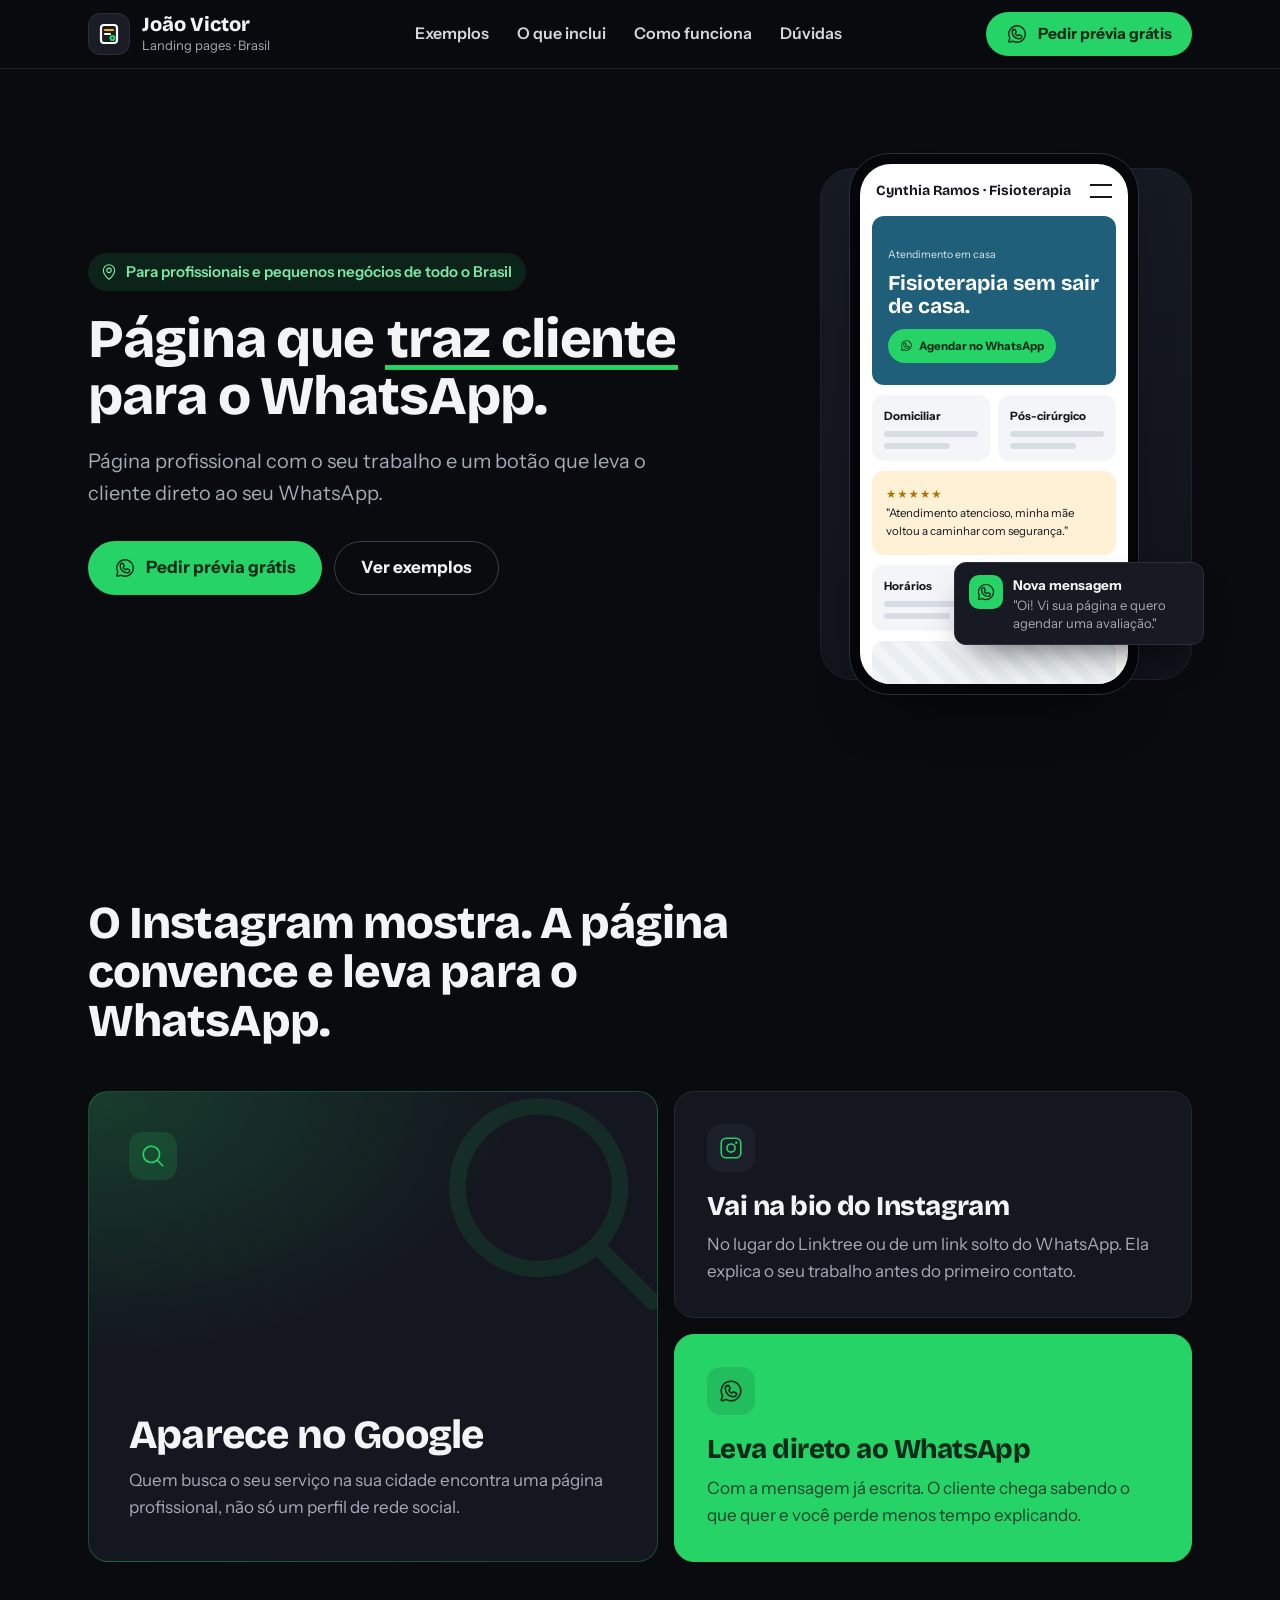
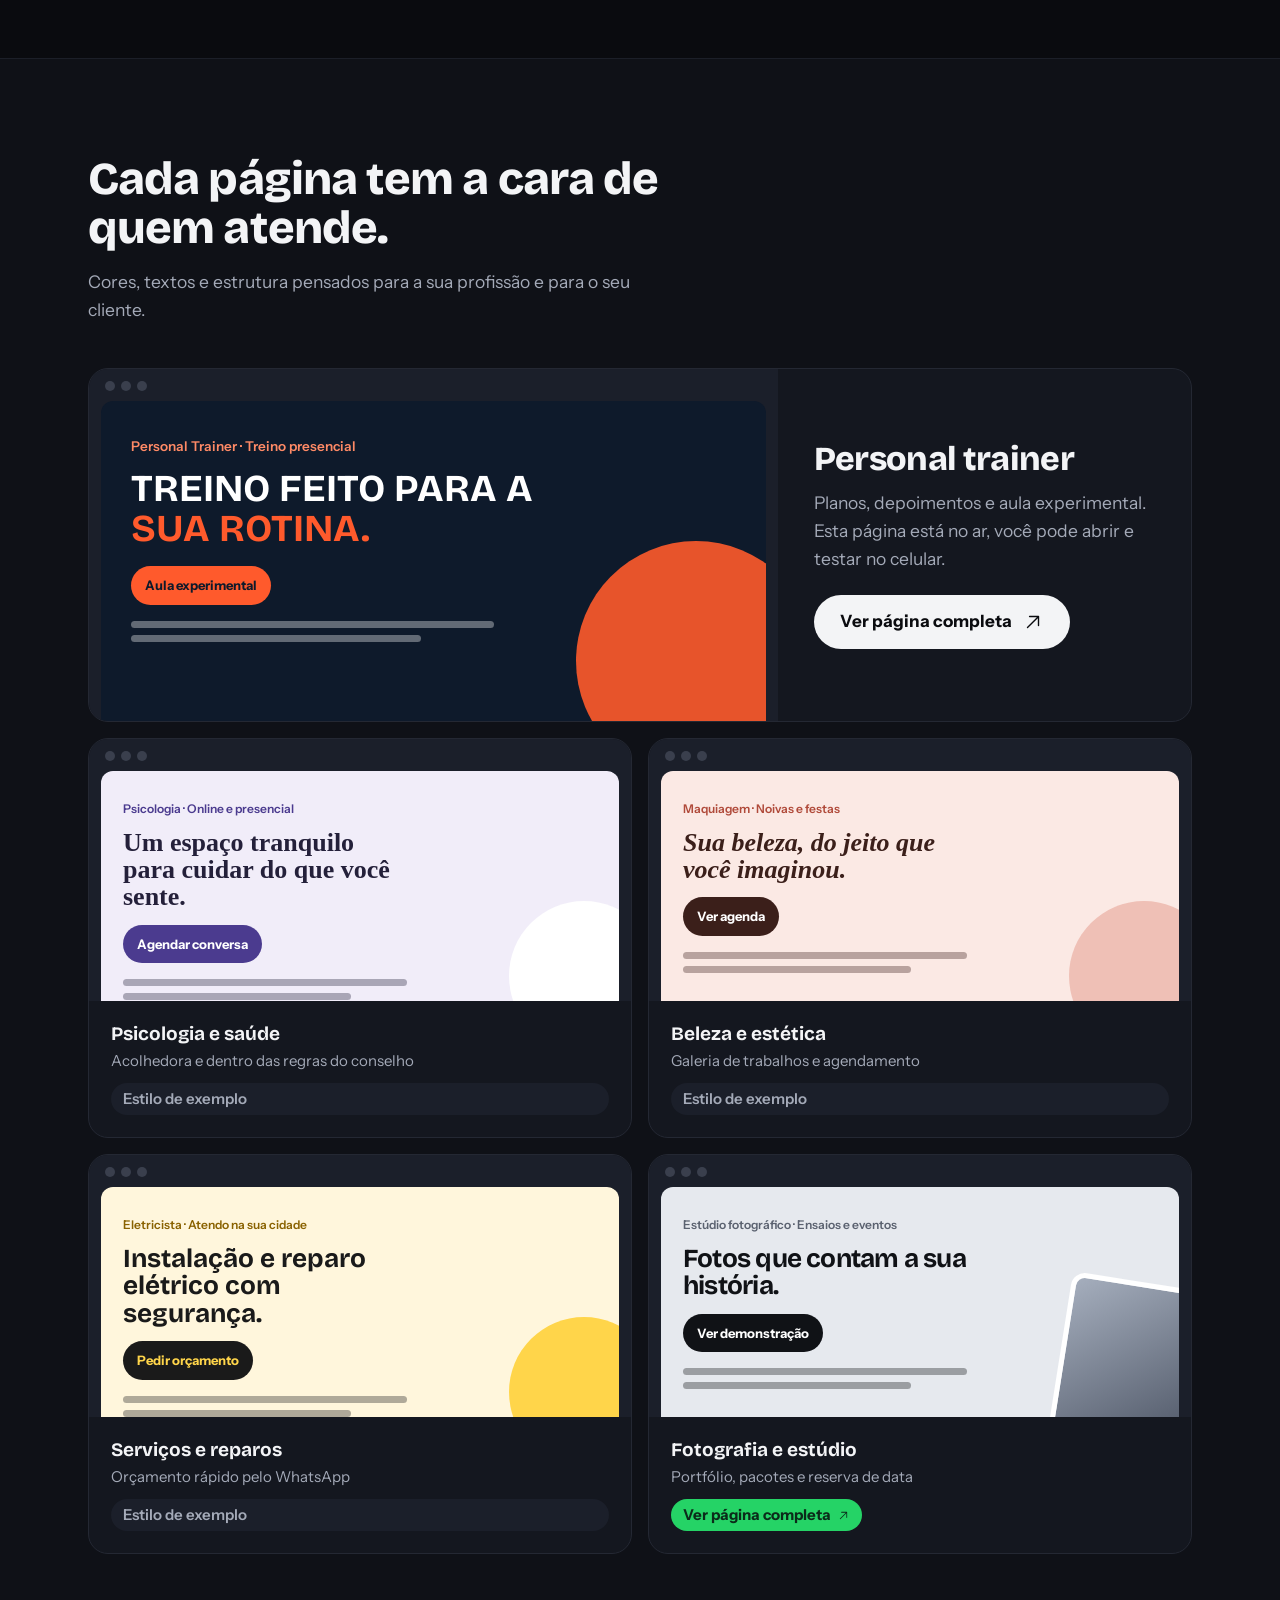
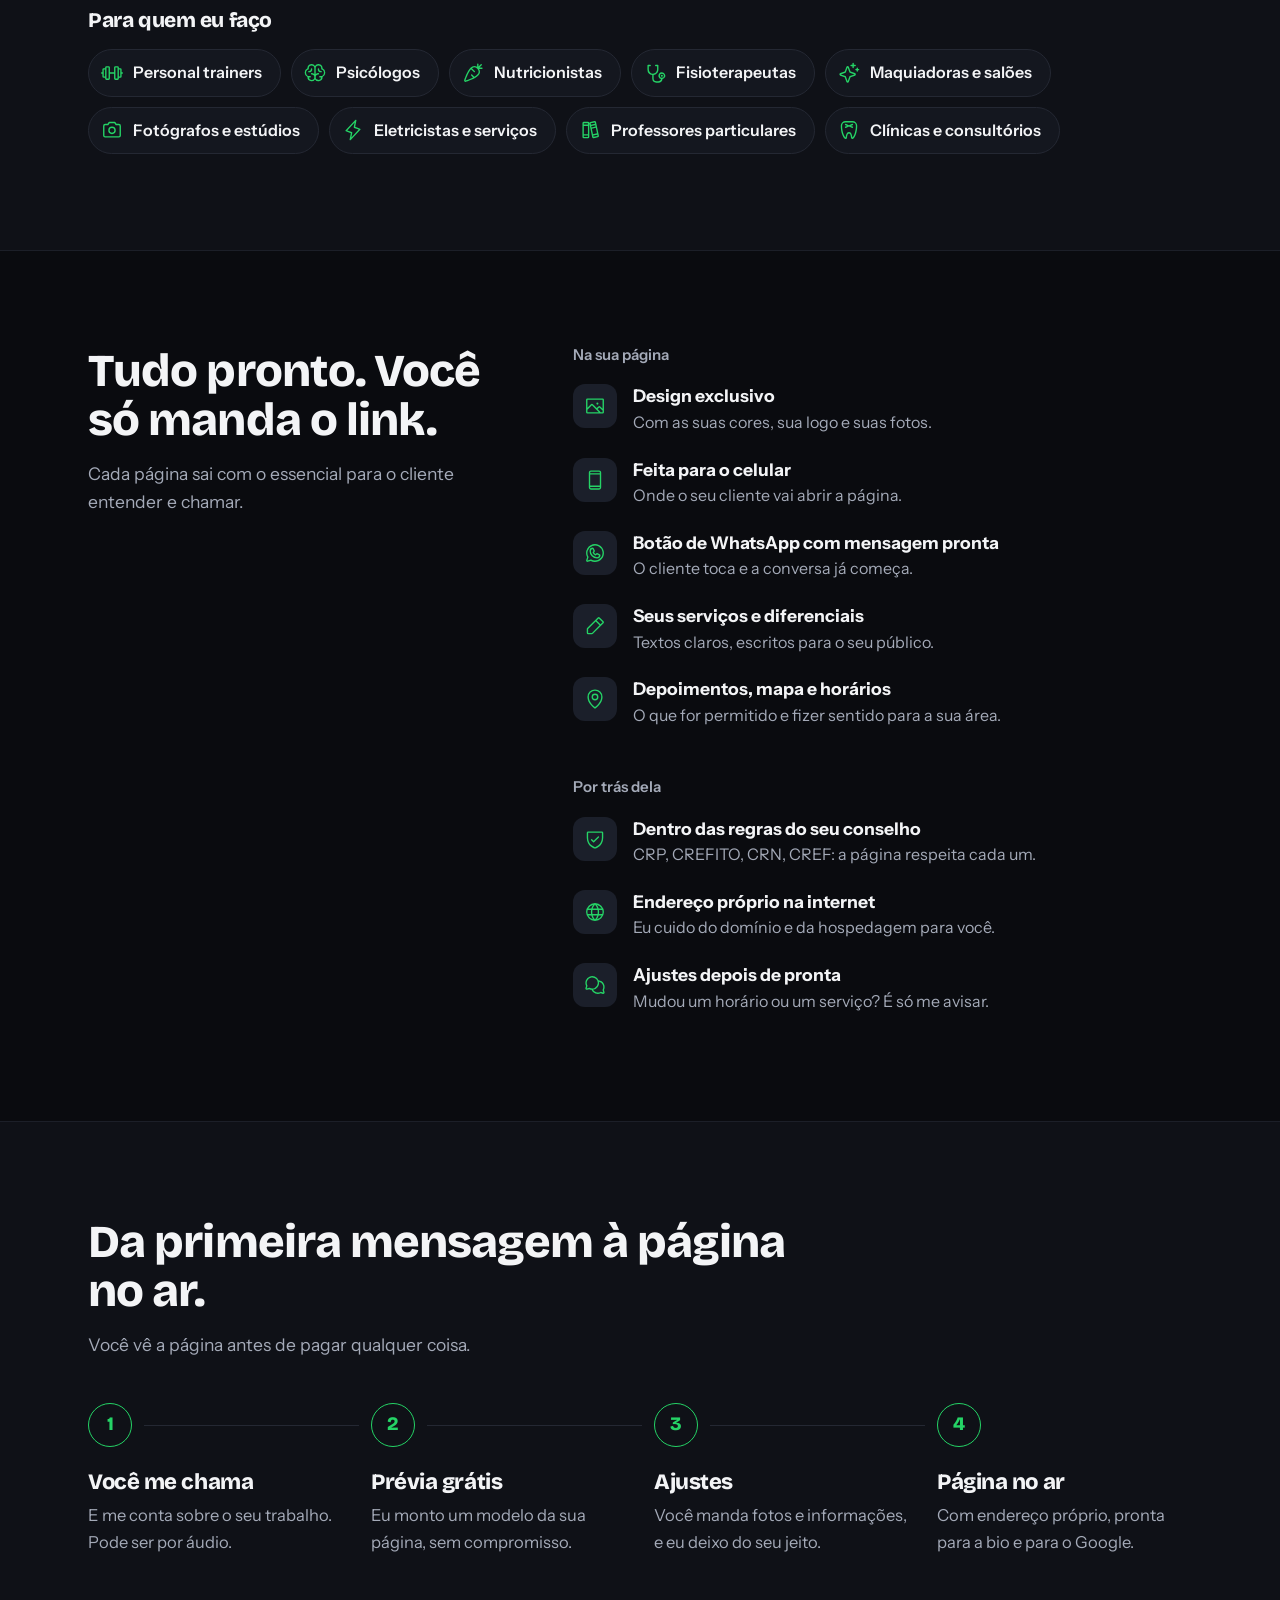
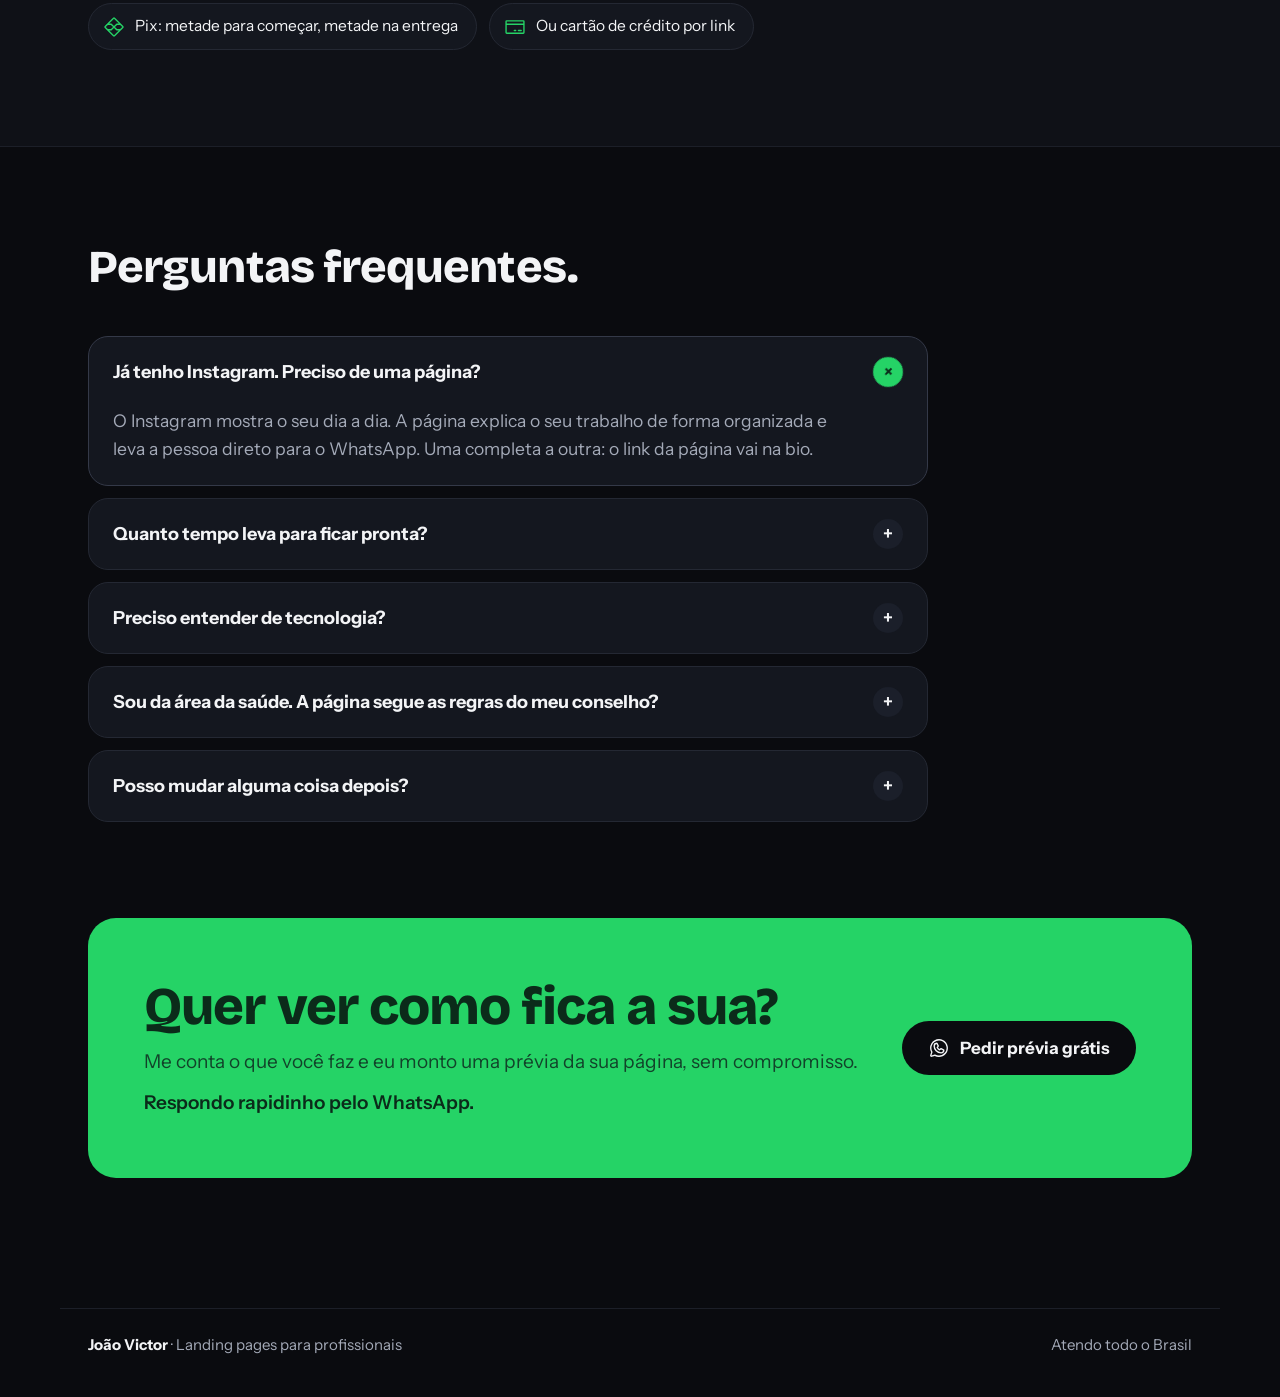
==== commit 412d9e0b: "Atualiza o site" ====
--- a/index.html
+++ b/index.html
@@ -275,7 +275,7 @@
       <a href="#como-funciona">Como funciona</a>
       <a href="#duvidas">Dúvidas</a>
     </nav>
-    <a class="btn btn-wa btn-sm js-wa" href="https://wa.me/5575999686143?text=Oi%2C%20Jo%C3%A3o%20Victor%21%20Vi%20sua%20p%C3%A1gina%20e%20quero%20uma%20pr%C3%A9via%20da%20minha%20landing%20page." target="_blank" rel="noopener">
+    <a class="btn btn-wa btn-sm js-wa" href="https://wa.me/5571983692536?text=Oi%2C%20Jo%C3%A3o%20Victor%21%20Vi%20sua%20p%C3%A1gina%20e%20quero%20uma%20pr%C3%A9via%20da%20minha%20landing%20page." target="_blank" rel="noopener">
       <svg class="ic" viewBox="0 0 256 256" fill="currentColor" aria-hidden="true"><path d="M187.58,144.84l-32-16a8,8,0,0,0-8,.5l-14.69,9.8a40.55,40.55,0,0,1-16-16l9.8-14.69a8,8,0,0,0,.5-8l-16-32A8,8,0,0,0,104,64a40,40,0,0,0-40,40,88.1,88.1,0,0,0,88,88,40,40,0,0,0,40-40A8,8,0,0,0,187.58,144.84ZM152,176a72.08,72.08,0,0,1-72-72A24,24,0,0,1,99.29,80.46l11.48,23L101,118a8,8,0,0,0-.73,7.51,56.47,56.47,0,0,0,30.15,30.15A8,8,0,0,0,138,155l14.61-9.74,23,11.48A24,24,0,0,1,152,176ZM128,24A104,104,0,0,0,36.18,176.88L24.83,210.93a16,16,0,0,0,20.24,20.24l34.05-11.35A104,104,0,1,0,128,24Zm0,192a87.87,87.87,0,0,1-44.06-11.81,8,8,0,0,0-6.54-.67L40,216,52.47,178.6a8,8,0,0,0-.66-6.54A88,88,0,1,1,128,216Z"/></svg>
       <span>Pedir prévia<span class="hide-sm"> grátis</span></span>
     </a>
@@ -292,7 +292,7 @@
       <h1 class="rise" style="--d:.08s">Página que <mark>traz cliente</mark> para o WhatsApp.</h1>
       <p class="lead rise" style="--d:.16s">Página profissional com o seu trabalho e um botão que leva o cliente direto ao seu WhatsApp.</p>
       <div class="actions rise" style="--d:.24s">
-        <a class="btn btn-wa js-wa" href="https://wa.me/5575999686143?text=Oi%2C%20Jo%C3%A3o%20Victor%21%20Vi%20sua%20p%C3%A1gina%20e%20quero%20uma%20pr%C3%A9via%20da%20minha%20landing%20page." target="_blank" rel="noopener">
+        <a class="btn btn-wa js-wa" href="https://wa.me/5571983692536?text=Oi%2C%20Jo%C3%A3o%20Victor%21%20Vi%20sua%20p%C3%A1gina%20e%20quero%20uma%20pr%C3%A9via%20da%20minha%20landing%20page." target="_blank" rel="noopener">
           <svg class="ic" viewBox="0 0 256 256" fill="currentColor" aria-hidden="true"><path d="M187.58,144.84l-32-16a8,8,0,0,0-8,.5l-14.69,9.8a40.55,40.55,0,0,1-16-16l9.8-14.69a8,8,0,0,0,.5-8l-16-32A8,8,0,0,0,104,64a40,40,0,0,0-40,40,88.1,88.1,0,0,0,88,88,40,40,0,0,0,40-40A8,8,0,0,0,187.58,144.84ZM152,176a72.08,72.08,0,0,1-72-72A24,24,0,0,1,99.29,80.46l11.48,23L101,118a8,8,0,0,0-.73,7.51,56.47,56.47,0,0,0,30.15,30.15A8,8,0,0,0,138,155l14.61-9.74,23,11.48A24,24,0,0,1,152,176ZM128,24A104,104,0,0,0,36.18,176.88L24.83,210.93a16,16,0,0,0,20.24,20.24l34.05-11.35A104,104,0,1,0,128,24Zm0,192a87.87,87.87,0,0,1-44.06-11.81,8,8,0,0,0-6.54-.67L40,216,52.47,178.6a8,8,0,0,0-.66-6.54A88,88,0,1,1,128,216Z"/></svg>
           Pedir prévia grátis
         </a>
@@ -397,13 +397,19 @@
           <div class="ex-body"><b>Serviços e reparos</b><span>Orçamento rápido pelo WhatsApp</span><span class="tagline">Estilo de exemplo</span></div>
         </article>
         <article class="ex" data-reveal style="--d:.24s">
-          <div class="browser"><div class="dots"><i></i><i></i><i></i></div>
-            <div class="page" style="background:#E6E9EE;color:#101216">
-              <div class="pg-hero"><small style="color:#5B6270">Estúdio fotográfico · Ensaios e eventos</small><h4 style="font-family:var(--head);letter-spacing:-.03em">Fotos que contam a sua história.</h4><span class="pb" style="background:#101216;color:#fff">Reservar ensaio</span><div class="lines"><span></span><span></span></div></div>
-              <span class="pg-shape" style="background:linear-gradient(145deg,#A5AEBD,#4B5363);border-radius:14px;transform:rotate(9deg);right:-20px;bottom:-34px;width:140px;height:170px;border:5px solid #fff"></span>
+          <a href="https://joaovictor-paginas.pages.dev/fotografos" target="_blank" rel="noopener" style="text-decoration:none;color:inherit;display:block">
+            <div class="browser"><div class="dots"><i></i><i></i><i></i></div>
+              <div class="page" style="background:#E6E9EE;color:#101216">
+                <div class="pg-hero"><small style="color:#5B6270">Estúdio fotográfico · Ensaios e eventos</small><h4 style="font-family:var(--head);letter-spacing:-.03em">Fotos que contam a sua história.</h4><span class="pb" style="background:#101216;color:#fff">Ver demonstração</span><div class="lines"><span></span><span></span></div></div>
+                <span class="pg-shape" style="background:linear-gradient(145deg,#A5AEBD,#4B5363);border-radius:14px;transform:rotate(9deg);right:-20px;bottom:-34px;width:140px;height:170px;border:5px solid #fff"></span>
+              </div>
             </div>
-          </div>
-          <div class="ex-body"><b>Fotografia e estúdio</b><span>Portfólio, pacotes e reserva de data</span><span class="tagline">Estilo de exemplo</span></div>
+            <div class="ex-body">
+              <b>Fotografia e estúdio</b>
+              <span>Portfólio, pacotes e reserva de data</span>
+              <span class="tagline" style="background:var(--wa);color:var(--wa-ink);font-weight:700;display:inline-flex;align-items:center;gap:6px">Ver página completa <svg class="ic" style="width:13px;height:13px" viewBox="0 0 256 256" fill="currentColor" aria-hidden="true"><path d="M200,64V168a8,8,0,0,1-16,0V83.31L69.66,197.66a8,8,0,0,1-11.32-11.32L172.69,72H88a8,8,0,0,1,0-16H192A8,8,0,0,1,200,64Z"/></svg></span>
+            </div>
+          </a>
         </article>
       </div>
 
@@ -491,7 +497,7 @@
           <p>Me conta o que você faz e eu monto uma prévia da sua página, sem compromisso.</p>
           <p class="reply">Respondo rapidinho pelo WhatsApp.</p>
         </div>
-        <a class="btn btn-light js-wa" href="https://wa.me/5575999686143?text=Oi%2C%20Jo%C3%A3o%20Victor%21%20Vi%20sua%20p%C3%A1gina%20e%20quero%20uma%20pr%C3%A9via%20da%20minha%20landing%20page." target="_blank" rel="noopener">
+        <a class="btn btn-light js-wa" href="https://wa.me/5571983692536?text=Oi%2C%20Jo%C3%A3o%20Victor%21%20Vi%20sua%20p%C3%A1gina%20e%20quero%20uma%20pr%C3%A9via%20da%20minha%20landing%20page." target="_blank" rel="noopener">
           <svg class="ic" viewBox="0 0 256 256" fill="currentColor" aria-hidden="true"><path d="M187.58,144.84l-32-16a8,8,0,0,0-8,.5l-14.69,9.8a40.55,40.55,0,0,1-16-16l9.8-14.69a8,8,0,0,0,.5-8l-16-32A8,8,0,0,0,104,64a40,40,0,0,0-40,40,88.1,88.1,0,0,0,88,88,40,40,0,0,0,40-40A8,8,0,0,0,187.58,144.84ZM152,176a72.08,72.08,0,0,1-72-72A24,24,0,0,1,99.29,80.46l11.48,23L101,118a8,8,0,0,0-.73,7.51,56.47,56.47,0,0,0,30.15,30.15A8,8,0,0,0,138,155l14.61-9.74,23,11.48A24,24,0,0,1,152,176ZM128,24A104,104,0,0,0,36.18,176.88L24.83,210.93a16,16,0,0,0,20.24,20.24l34.05-11.35A104,104,0,1,0,128,24Zm0,192a87.87,87.87,0,0,1-44.06-11.81,8,8,0,0,0-6.54-.67L40,216,52.47,178.6a8,8,0,0,0-.66-6.54A88,88,0,1,1,128,216Z"/></svg>
           Pedir prévia grátis
         </a>
